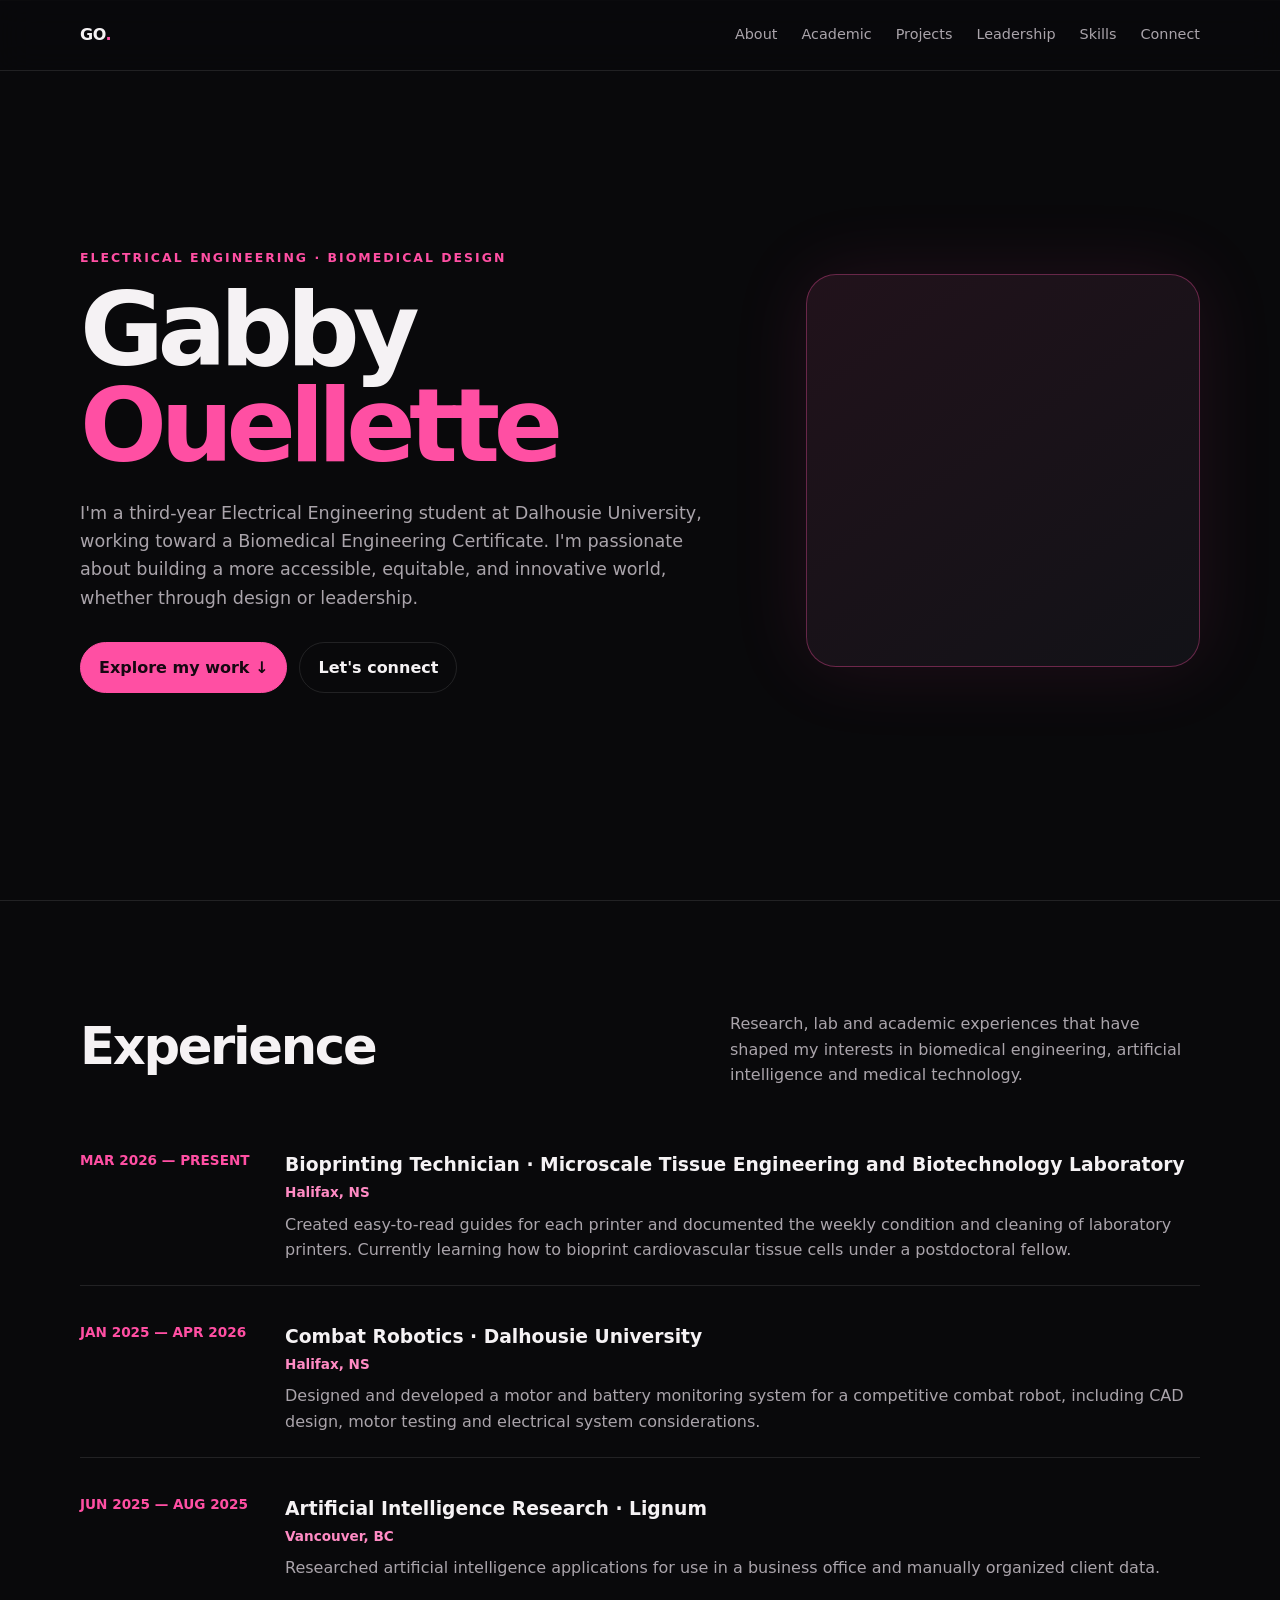
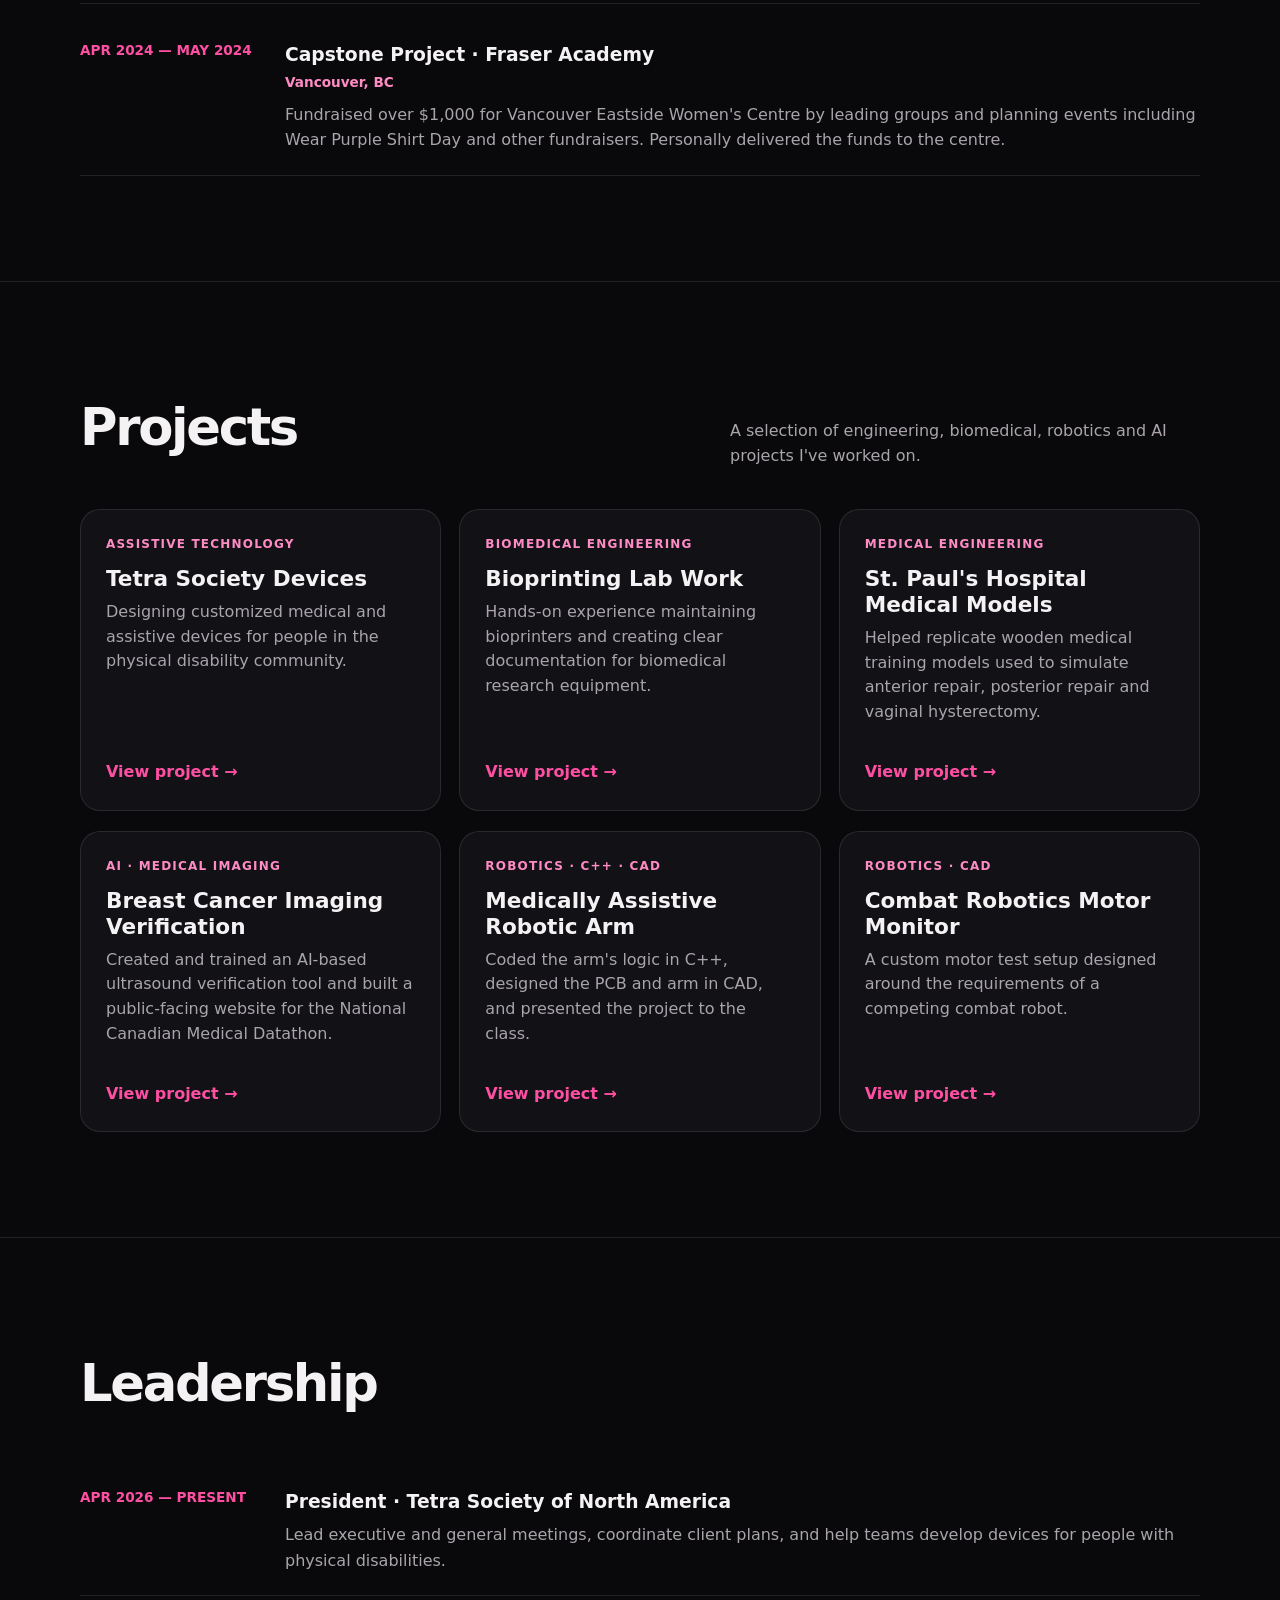
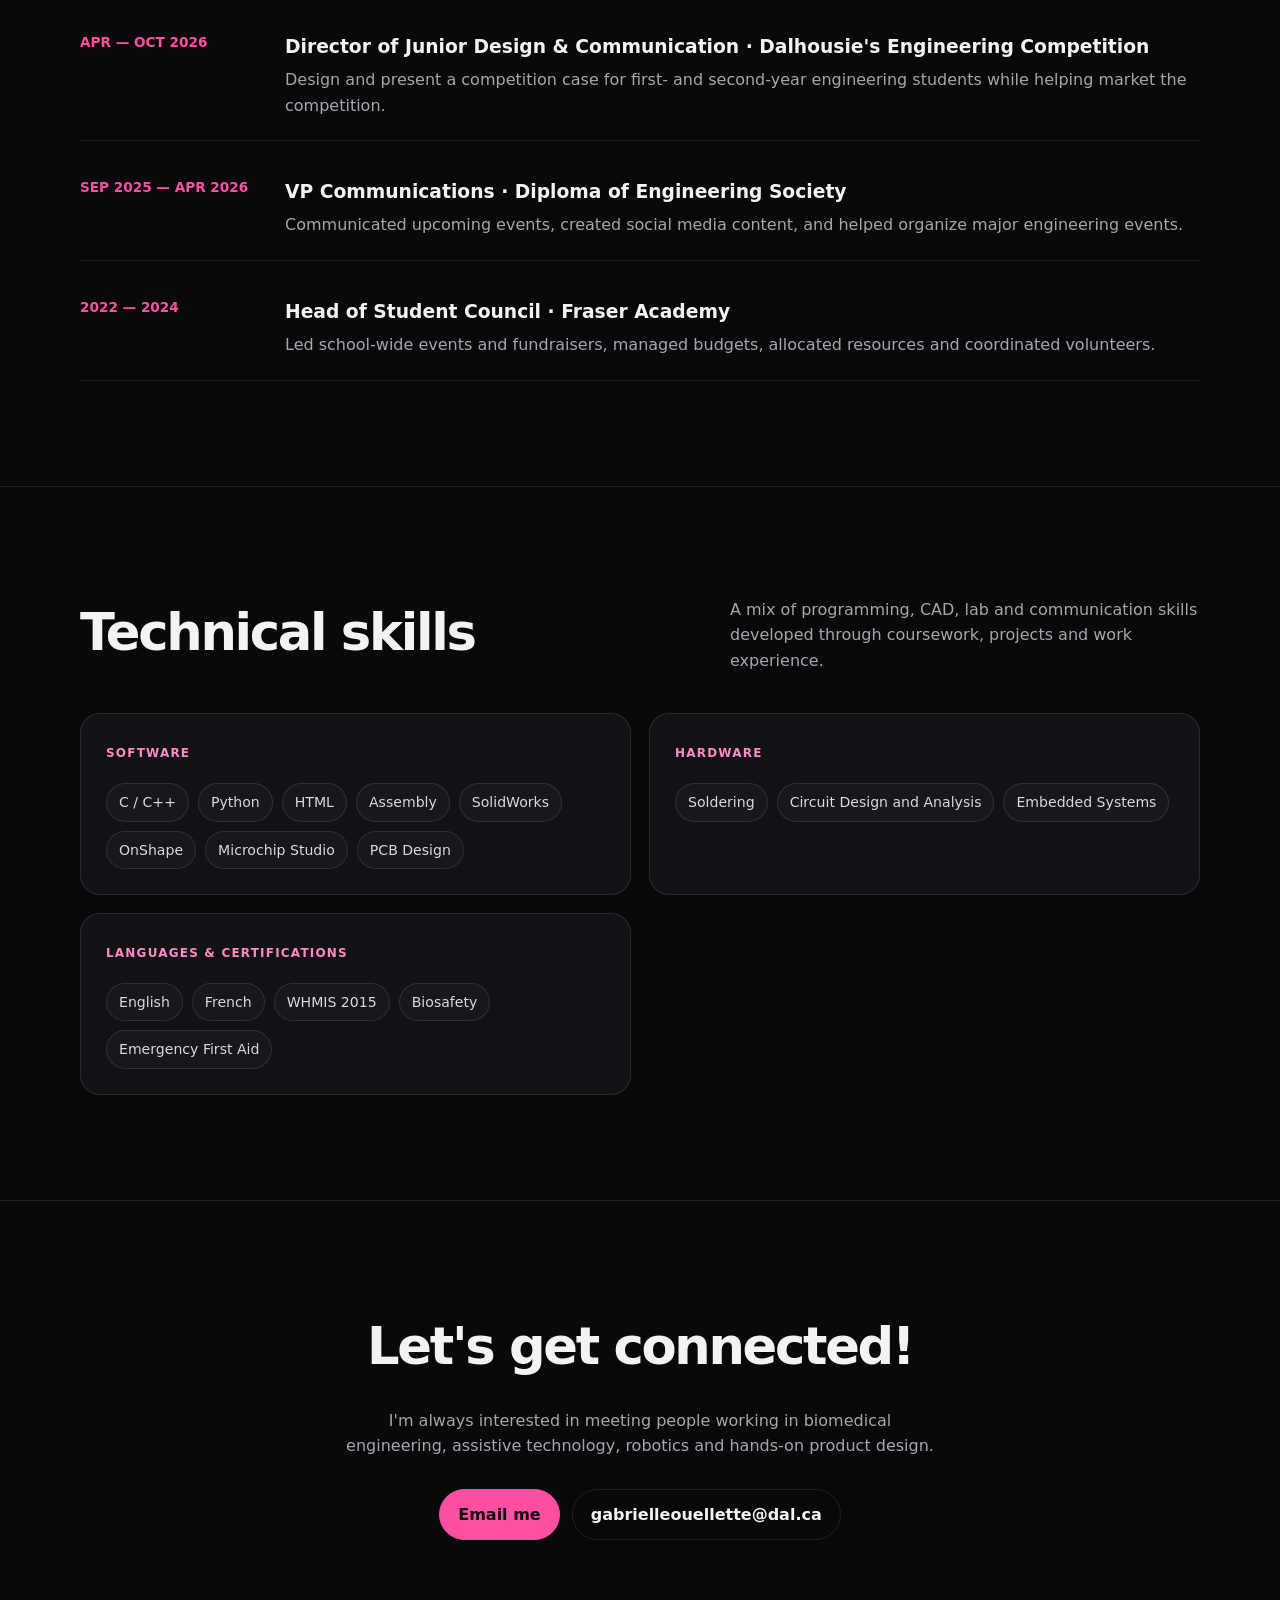
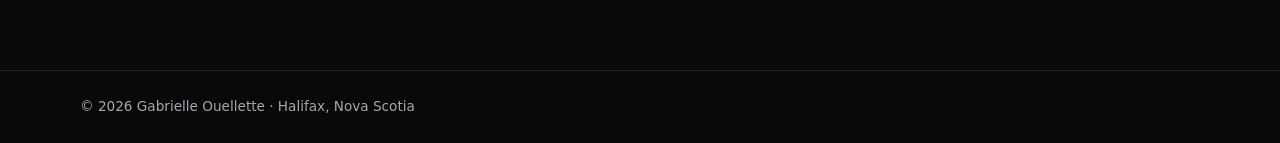
==== index.html @ 9023f1f9 "Add Bioprinting Lab Work section to index.html Added a new section for Bioprinting Lab Work, detaili" ====
<!doctype html>
<html lang="en">
<head>
<meta charset="utf-8">
<meta name="viewport" content="width=device-width, initial-scale=1">

<title>Gabrielle Ouellette | Electrical Engineering</title>

<meta name="description"
content="Gabrielle Ouellette — Electrical Engineering student focused on biomedical engineering, assistive technology and hands-on design.">

<link rel="stylesheet" href="/style.css">
</head>

<body>

<nav>
  <div class="container nav-inner">
    <a class="logo" href="#">GO<span>.</span></a>

    <div class="nav-links">
      <a href="#about">About</a>
      <a href="#academic">Academic</a>
      <a href="#projects">Projects</a>
      <a href="#leadership">Leadership</a>
      <a href="#skills">Skills</a>
      <a href="#connect">Connect</a>
    </div>
  </div>
</nav>

<main>

<!-- ABOUT -->
<section class="hero" id="about">
  <div class="container hero-grid">

    <div>
      <div class="eyebrow">Electrical Engineering · Biomedical Design</div>

      <h1>
        Gabby <span>Ouellette</span>
      </h1>

      <p>
        I'm a third-year Electrical Engineering student at Dalhousie University,
        working toward a Biomedical Engineering Certificate. I'm passionate about
        building a more accessible, equitable, and innovative world, whether
        through design or leadership.
      </p>

      <div class="buttons">
        <a class="btn primary" href="#projects">Explore my work ↓</a>
        <a class="btn" href="#connect">Let's connect</a>
      </div>
    </div>

    <div class="photo">
      <img id="profile-photo" src="IMG_2347.JPG" alt="Gabrielle Ouellette">
      <div class="photo-placeholder">
       
      </div>
    </div>

  </div>
</section>


<!--  EXPERIENCE -->
<section id="academic">
  <div class="container">

    <div class="section-heading">
      <h2>Experience</h2>

      <p>
        Research, lab and academic experiences that have shaped my interests
        in biomedical engineering, artificial intelligence and medical technology.
      </p>
    </div>

    <div class="timeline">

      <div class="timeline-item">
        <div class="date">MAR 2026 — PRESENT</div>

        <div>
          <h3>Bioprinting Technician · Microscale Tissue Engineering and Biotechnology Laboratory</h3>
          <p class="location">Halifax, NS</p>

          <p>
            Created easy-to-read guides for each printer and documented the
            weekly condition and cleaning of laboratory printers. Currently learning how to bioprint cardiovascular tissue cells under a postdoctoral fellow.
          </p>
        </div>
      </div>

      <!-- COMBAT ROBOTICS -->
      <div class="timeline-item">
        <div class="date">JAN 2025 — APR 2026</div>

        <div>
          <h3>Combat Robotics · Dalhousie University</h3>
          <p class="location">Halifax, NS</p>

          <p>
            Designed and developed a motor and battery monitoring system for a
            competitive combat robot, including CAD design, motor testing and
            electrical system considerations.
          </p>
        </div>
      </div>
      
      <div class="timeline-item">
        <div class="date">JUN 2025 — AUG 2025</div>

        <div>
          <h3>Artificial Intelligence Research · Lignum</h3>
          <p class="location">Vancouver, BC</p>

          <p>
            Researched artificial intelligence applications for use in a
            business office and manually organized client data.
          </p>
        </div>
      </div>


      <div class="timeline-item">
        <div class="date">APR 2024 — MAY 2024</div>

        <div>
          <h3>Capstone Project · Fraser Academy</h3>
          <p class="location">Vancouver, BC</p>

          <p>
            Fundraised over $1,000 for Vancouver Eastside Women's Centre by
            leading groups and planning events including Wear Purple Shirt
            Day and other fundraisers. Personally delivered the funds to
            the centre.
          </p>
        </div>
      </div>

    </div>
  </div>
</section>


<!-- PROJECTS -->
<section id="projects">
  <div class="container">

    <div class="section-heading">
      <h2>Projects</h2>

      <p>
        A selection of engineering, biomedical, robotics and AI projects
        I've worked on.
      </p>
    </div>

    <div class="grid">

      
      <!-- TETRA -->
      <a class="card" href="projects/tetra.html">
        <span class="tag">Assistive Technology</span>

        <h3>
          Tetra Society Devices
        </h3>

        <p>
          Designing customized medical and assistive devices for people
          in the physical disability community.
        </p>

        <span class="arrow">
          View project →
        </span>
      </a>
      
            <!-- BIOPRINTING -->
      <a class="card" href="projects/bioprinting.html">
        <span class="tag">Biomedical Engineering</span>

        <h3>
          Bioprinting Lab Work
        </h3>

        <p>
          Hands-on experience maintaining bioprinters and creating
          clear documentation for biomedical research equipment.
        </p>

        <span class="arrow">
          View project →
        </span>
      </a>
      <!-- ST PAUL'S -->
      <a class="card" href="projects/medical-models.html">
        <span class="tag">Medical Engineering</span>

        <h3>
          St. Paul's Hospital Medical Models
        </h3>

        <p>
          Helped replicate wooden medical training models used to simulate
          anterior repair, posterior repair and vaginal hysterectomy.
        </p>

        <span class="arrow">
          View project →
        </span>
      </a>


      <!-- DATATHON -->
      <a class="card" href="projects/datathon.html">
        <span class="tag">AI · Medical Imaging</span>

        <h3>
          Breast Cancer Imaging Verification
        </h3>

        <p>
          Created and trained an AI-based ultrasound verification tool and
          built a public-facing website for the National Canadian Medical Datathon.
        </p>

        <span class="arrow">
          View project →
        </span>
      </a>


      <!-- ROBOTIC ARM -->
      <a class="card" href="projects/robotic-arm.html">
        <span class="tag">Robotics · C++ · CAD</span>

        <h3>
          Medically Assistive Robotic Arm
        </h3>

        <p>
          Coded the arm's logic in C++, designed the PCB and arm in CAD,
          and presented the project to the class.
        </p>

        <span class="arrow">
          View project →
        </span>
      </a>


      <!-- COMBAT ROBOTICS -->
      <a class="card" href="projects/robotics.html">
        <span class="tag">Robotics · CAD</span>

        <h3>
          Combat Robotics Motor Monitor
        </h3>

        <p>
          A custom motor test setup designed around the requirements
          of a competing combat robot.
        </p>

        <span class="arrow">
          View project →
        </span>
      </a>


    </div>
  </div>
</section>


<!-- LEADERSHIP -->
<section id="leadership">
  <div class="container">

    <div class="section-heading">
      <h2>Leadership</h2>
    </div>

    <div class="timeline">

      <div class="timeline-item">
        <div class="date">APR 2026 — PRESENT</div>

        <div>
          <h3>President · Tetra Society of North America</h3>

          <p>
            Lead executive and general meetings, coordinate client plans,
            and help teams develop devices for people with physical disabilities.
          </p>
        </div>
      </div>


      <div class="timeline-item">
        <div class="date">APR — OCT 2026</div>

        <div>
          <h3>
            Director of Junior Design & Communication · Dalhousie's
            Engineering Competition
          </h3>

          <p>
            Design and present a competition case for first- and second-year
            engineering students while helping market the competition.
          </p>
        </div>
      </div>


      <div class="timeline-item">
        <div class="date">SEP 2025 — APR 2026</div>

        <div>
          <h3>VP Communications · Diploma of Engineering Society</h3>

          <p>
            Communicated upcoming events, created social media content,
            and helped organize major engineering events.
          </p>
        </div>
      </div>


      <div class="timeline-item">
        <div class="date">2022 — 2024</div>

        <div>
          <h3>Head of Student Council · Fraser Academy</h3>

          <p>
            Led school-wide events and fundraisers, managed budgets,
            allocated resources and coordinated volunteers.
          </p>
        </div>
      </div>

    </div>
  </div>
</section>


<!-- TECHNICAL SKILLS -->
<section id="skills">
  <div class="container">

    <div class="section-heading">
      <h2>Technical skills</h2>

      <p>
        A mix of programming, CAD, lab and communication skills developed
        through coursework, projects and work experience.
      </p>
    </div>

    <div class="skills">

      <div class="skill-card">
        <span class="tag">Software</span>

        <div class="skill-list">
          <span class="pill">C / C++</span>
          <span class="pill">Python</span>
          <span class="pill">HTML</span>
          <span class="pill">Assembly</span>
          <span class="pill">SolidWorks</span>
          <span class="pill">OnShape</span>
          <span class="pill">Microchip Studio</span>
          <span class="pill">PCB Design</span>
        </div>
      </div>
      
      <div class="skill-card">
        <span class="tag">Hardware</span>

        <div class="skill-list">
          <span class="pill">Soldering</span>
          <span class="pill">Circuit Design and Analysis</span>
          <span class="pill">Embedded Systems</span>
        </div>
      </div>


      <div class="skill-card">
        <span class="tag">Languages & Certifications</span>

        <div class="skill-list">
          <span class="pill">English</span>
          <span class="pill">French</span>
          <span class="pill">WHMIS 2015</span>
          <span class="pill">Biosafety</span>
          <span class="pill">Emergency First Aid</span>
        </div>
      </div>

    </div>
  </div>
</section>


<!-- CONNECT -->
<section id="connect" class="connect">
  <div class="container">

    <div class="eyebrow"></div>

    <h2>
      Let's get connected!
    </h2>

    <p>
      I'm always interested in meeting people working in biomedical engineering,
      assistive technology, robotics and hands-on product design.
    </p>

    <div class="buttons" style="justify-content:center">

      <a class="btn primary"
         href="mailto:gabrielleouellette@dal.ca">
        Email me
      </a>

      <a class="btn"
         href="mailto:gabrielleouellette@dal.ca">
        gabrielleouellette@dal.ca
      </a>

    </div>

  </div>
</section>

</main>

<footer>
  <div class="container">
    © 2026 Gabrielle Ouellette · Halifax, Nova Scotia
  </div>
</footer>

<script src="script.js"></script>

</body>
</html>
---- style.css ----
:root {
  --bg: #09090b;
  --surface: #111116;
  --surface-2: #17171e;
  --text: #f5f2f4;
  --muted: #aaa4ab;
  --pink: #ff4fa3;
  --pink-soft: #ff8bc4;
  --line: rgba(255,255,255,.10);
  --max: 1120px;
}

* {
  box-sizing: border-box;
}

html {
  scroll-behavior: smooth;
}

body {
  margin: 0;
  background: var(--bg);
  color: var(--text);
  font-family: Inter, ui-sans-serif, system-ui, -apple-system,
    BlinkMacSystemFont, "Segoe UI", sans-serif;
  line-height: 1.6;
}

a {
  color: inherit;
  text-decoration: none;
}

.container {
  width: min(var(--max), calc(100% - 40px));
  margin: auto;
}


/* NAVIGATION */

nav {
  position: fixed;
  top: 0;
  left: 0;
  right: 0;
  z-index: 10;
  background: rgba(9,9,11,.82);
  backdrop-filter: blur(16px);
  border-bottom: 1px solid var(--line);
}

.nav-inner {
  height: 70px;
  display: flex;
  align-items: center;
  justify-content: space-between;
}

.logo {
  font-weight: 800;
  letter-spacing: -.03em;
}

.logo span {
  color: var(--pink);
}

.nav-links {
  display: flex;
  gap: 24px;
  font-size: .9rem;
  color: var(--muted);
}

.nav-links a:hover {
  color: var(--pink-soft);
}


/* HERO / ABOUT */

.hero {
  min-height: 100vh;
  display: grid;
  place-items: center;
  padding: 110px 0 70px;
}

.hero-grid {
  display: grid;
  grid-template-columns: 1.25fr .75fr;
  gap: 70px;
  align-items: center;
}

.eyebrow {
  color: var(--pink);
  text-transform: uppercase;
  letter-spacing: .16em;
  font-size: .78rem;
  font-weight: 800;
}

h1 {
  font-size: clamp(3.4rem, 8vw, 7rem);
  line-height: .94;
  letter-spacing: -.065em;
  margin: 14px 0 25px;
}

h1 span {
  color: var(--pink);
}

.hero p {
  max-width: 650px;
  color: var(--muted);
  font-size: 1.1rem;
}


/* BUTTONS */

.buttons {
  display: flex;
  gap: 12px;
  margin-top: 30px;
  flex-wrap: wrap;
}

.btn {
  padding: 12px 18px;
  border: 1px solid var(--line);
  border-radius: 999px;
  font-weight: 700;
  transition: .2s;
}

.btn.primary {
  background: var(--pink);
  color: #160811;
  border-color: var(--pink);
}

.btn:hover {
  transform: translateY(-2px);
  border-color: var(--pink);
}


/* PROFILE PHOTO */

.photo {
  aspect-ratio: 1;
  border-radius: 30px;
  overflow: hidden;
  border: 1px solid rgba(255,79,163,.35);
  background: linear-gradient(145deg, #21121b, #121217);
  display: grid;
  place-items: center;
  text-align: center;
  padding: 30px;
  box-shadow: 0 0 80px rgba(255,79,163,.10);
}

.photo img {
  width: 100%;
  height: 100%;
  object-fit: cover;
  display: none;
}

.photo.has-image {
  padding: 0;
}

.photo.has-image img {
  display: block;
}

.photo-placeholder {
  color: var(--muted);
}

.photo-placeholder strong {
  display: block;
  color: var(--pink-soft);
  margin-bottom: 7px;
}


/* GENERAL SECTIONS */

section {
  padding: 105px 0;
  border-top: 1px solid var(--line);
}

section:target {
  scroll-margin-top: 80px;
}

.section-heading {
  display: flex;
  justify-content: space-between;
  gap: 30px;
  align-items: end;
  margin-bottom: 40px;
}

h2 {
  font-size: clamp(2rem, 4vw, 3.3rem);
  letter-spacing: -.045em;
  margin: 0;
}

.section-heading p {
  color: var(--muted);
  max-width: 470px;
  margin: 0;
}


/* PROJECTS */

.grid {
  display: grid;
  grid-template-columns: repeat(3, 1fr);
  gap: 18px;
}

#projects .grid {
  row-gap: 20px;
}

.card {
  background: var(--surface);
  border: 1px solid var(--line);
  border-radius: 20px;
  padding: 25px;
  transition: .25s;
  display: flex;
  flex-direction: column;
  min-height: 245px;
}

.card:hover {
  transform: translateY(-5px);
  border-color: rgba(255,79,163,.45);
}

.tag {
  color: var(--pink-soft);
  font-size: .75rem;
  font-weight: 800;
  text-transform: uppercase;
  letter-spacing: .1em;
}

.card h3 {
  margin: 12px 0 8px;
  font-size: 1.35rem;
  line-height: 1.2;
}

.card p {
  color: var(--muted);
  margin-top: 0;
  line-height: 1.55;
}

.card .arrow {
  margin-top: auto;
  padding-top: 18px;
  color: var(--pink);
  font-weight: 800;
}


/* SKILLS */

.skills {
  display: grid;
  grid-template-columns: 1fr 1fr;
  gap: 18px;
}

.skill-card {
  background: var(--surface);
  border: 1px solid var(--line);
  border-radius: 20px;
  padding: 25px;
}

.skill-list {
  display: flex;
  flex-wrap: wrap;
  gap: 9px;
  margin-top: 18px;
}

.pill {
  background: var(--surface-2);
  border: 1px solid var(--line);
  border-radius: 999px;
  padding: 7px 12px;
  color: #ddd8dc;
  font-size: .88rem;
}


/* LEADERSHIP + ACADEMIC EXPERIENCE */

.timeline {
  display: grid;
  gap: 14px;
}

.timeline-item {
  display: grid;
  grid-template-columns: 180px 1fr;
  gap: 25px;
  padding: 22px 0;
  border-bottom: 1px solid var(--line);
}

.timeline-item .date {
  color: var(--pink);
  font-size: .85rem;
  font-weight: 800;
}

.timeline-item h3 {
  margin: 0 0 5px;
}

.timeline-item p {
  margin: 0;
  color: var(--muted);
}

.location {
  color: var(--pink-soft) !important;
  font-size: .85rem;
  font-weight: 700;
  margin: -3px 0 8px !important;
}


/* CONNECT */

.connect {
  text-align: center;
  padding-bottom: 130px;
}

.connect h2 {
  max-width: 760px;
  margin: 0 auto 20px;
}

.connect p {
  color: var(--muted);
  max-width: 600px;
  margin: 0 auto;
}


/* FOOTER */

footer {
  padding: 25px 0;
  border-top: 1px solid var(--line);
  color: var(--muted);
  font-size: .85rem;
}


/* INDIVIDUAL PROJECT PAGES */

.project-content {
  max-width: 800px;
  container-type: inline-size;
}
.back {
  color: var(--pink);
  font-weight: 800;
}

.project-content {
  max-width: 800px;
}

.project-content h1 {
  font-size: clamp(3rem, 7vw, 5.5rem);
}

.project-content h2 {
  margin-top: 55px;
  font-size: 2rem;
}

.project-content p,
.project-content li {
  color: var(--muted);
}

.callout {
  margin: 35px 0;
  padding: 25px;
  border-left: 3px solid var(--pink);
  background: var(--surface);
  border-radius: 0 15px 15px 0;
}


/* MOBILE */

@media (max-width: 800px) {

  .nav-links {
    display: none;
  }

  .hero-grid,
  .grid,
  .skills {
    grid-template-columns: 1fr;
  }

  .hero {
    min-height: auto;
    padding-top: 130px;
  }

  .hero-grid {
    gap: 40px;
  }

  .section-heading {
    display: block;
  }

  .section-heading p {
    margin-top: 15px;
  }

  .timeline-item {
    grid-template-columns: 1fr;
    gap: 4px;
  }
}
/* PROJECT IMAGES */

.project-image {
  margin: 35px 0;
}

.project-image {
  margin: 35px auto;
  max-width: 450px;
  text-align: center;
}

.project-image img {
  width: 100%;
  height: auto;
  display: block;
  border-radius: 18px;
  border: 1px solid rgba(255,79,163,.3);
}
/* RESPONSIVE BIOPRINTING MEDIA */

.bioprint-media {
  display: grid;
  grid-template-columns: repeat(2, minmax(0, 1fr));
  gap: 24px;
  width: 100%;
  max-width: 750px;
  margin: 35px auto;
  align-items: start;
}

.bioprint-media .media-item {
  min-width: 0;
  width: 100%;
  text-align: center;
}

.bioprint-media img,
.bioprint-media video {
  display: block;
  width: 100%;
  height: auto;
  max-height: 320px;
  object-fit: contain;
  border-radius: 15px;
  border: 1px solid rgba(255,79,163,.3);
  background: #111116;
}

.bioprint-media .image-caption {
  color: var(--muted);
  font-size: .85rem;
  margin-top: 10px;
  text-align: center;
}

/* ADJUST BASED ON AVAILABLE SPACE */

@container (max-width: 550px) {
  .bioprint-media {
    grid-template-columns: 1fr;
    max-width: 400px;
  }
}

/* MOBILE AND SMALL WINDOWS */

@media (max-width: 650px) {
  .bioprint-media {
    grid-template-columns: 1fr;
    max-width: 350px;
    gap: 30px;
  }
}
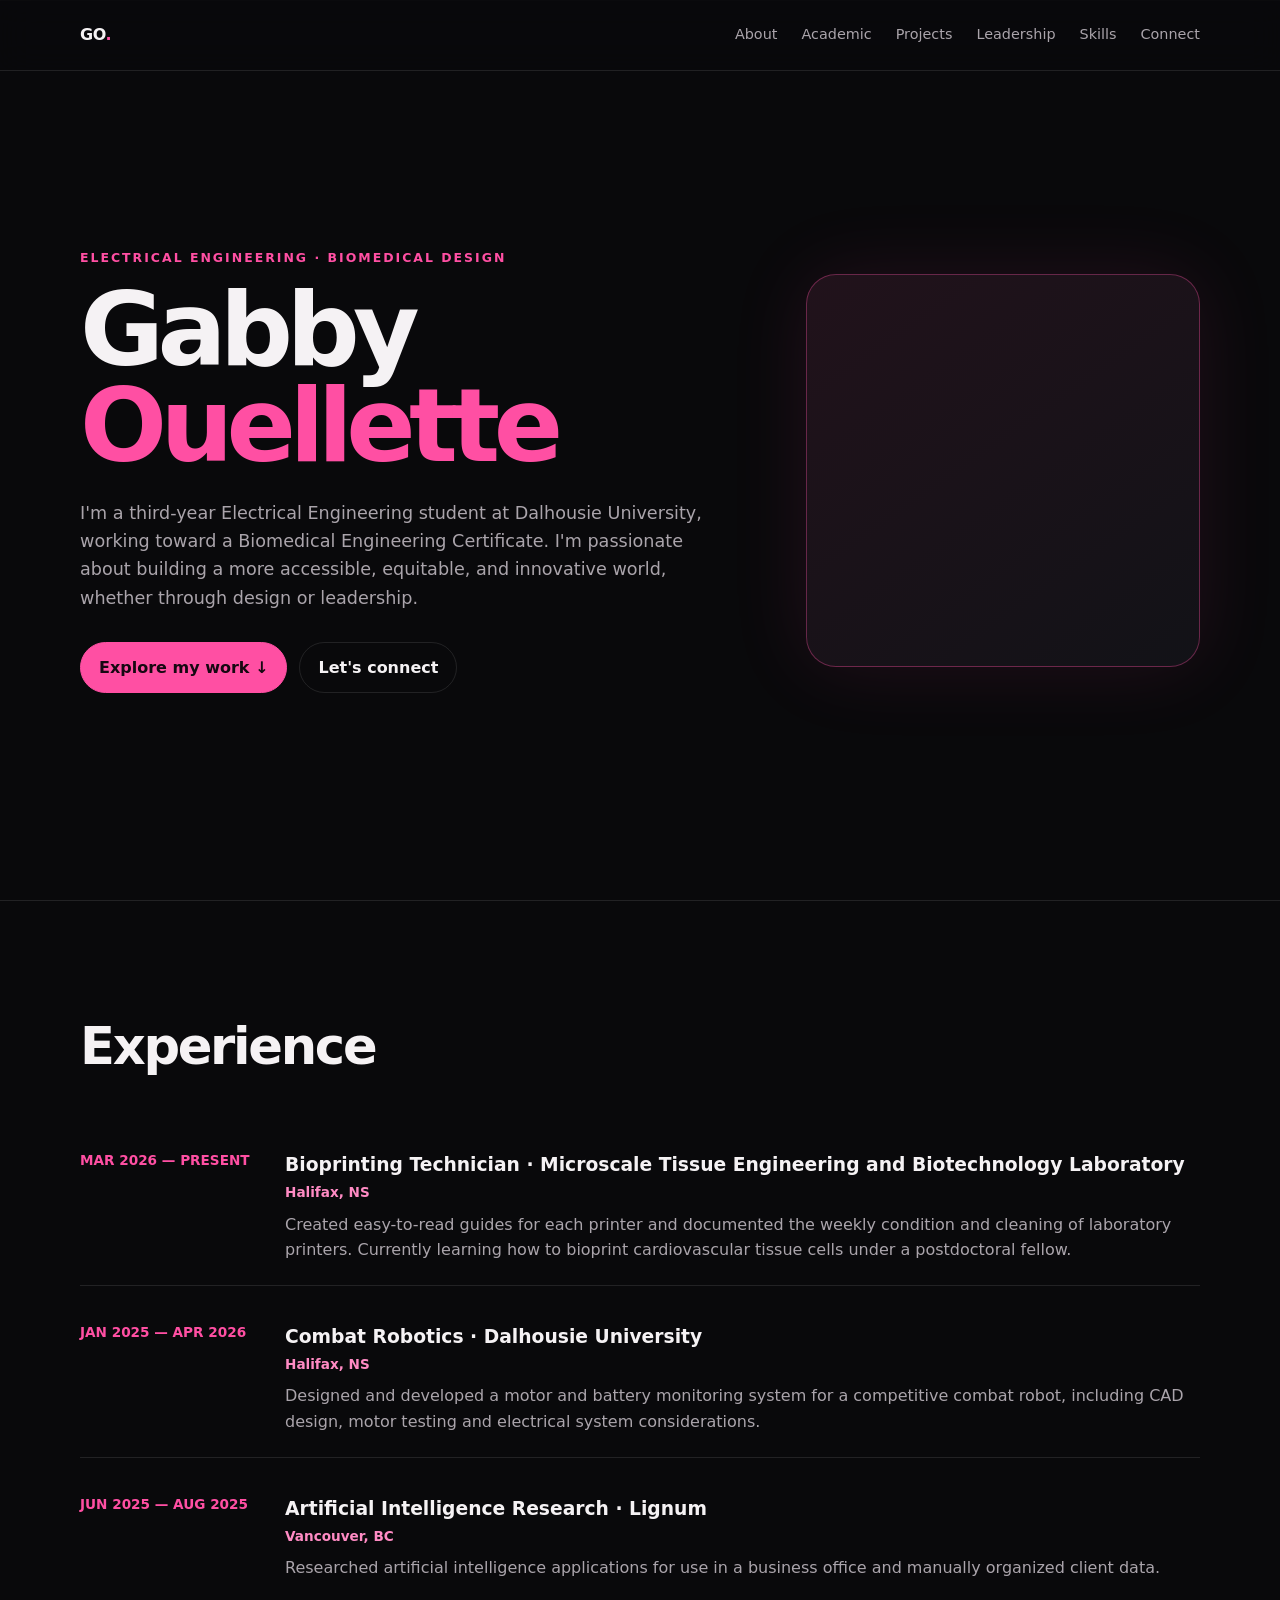
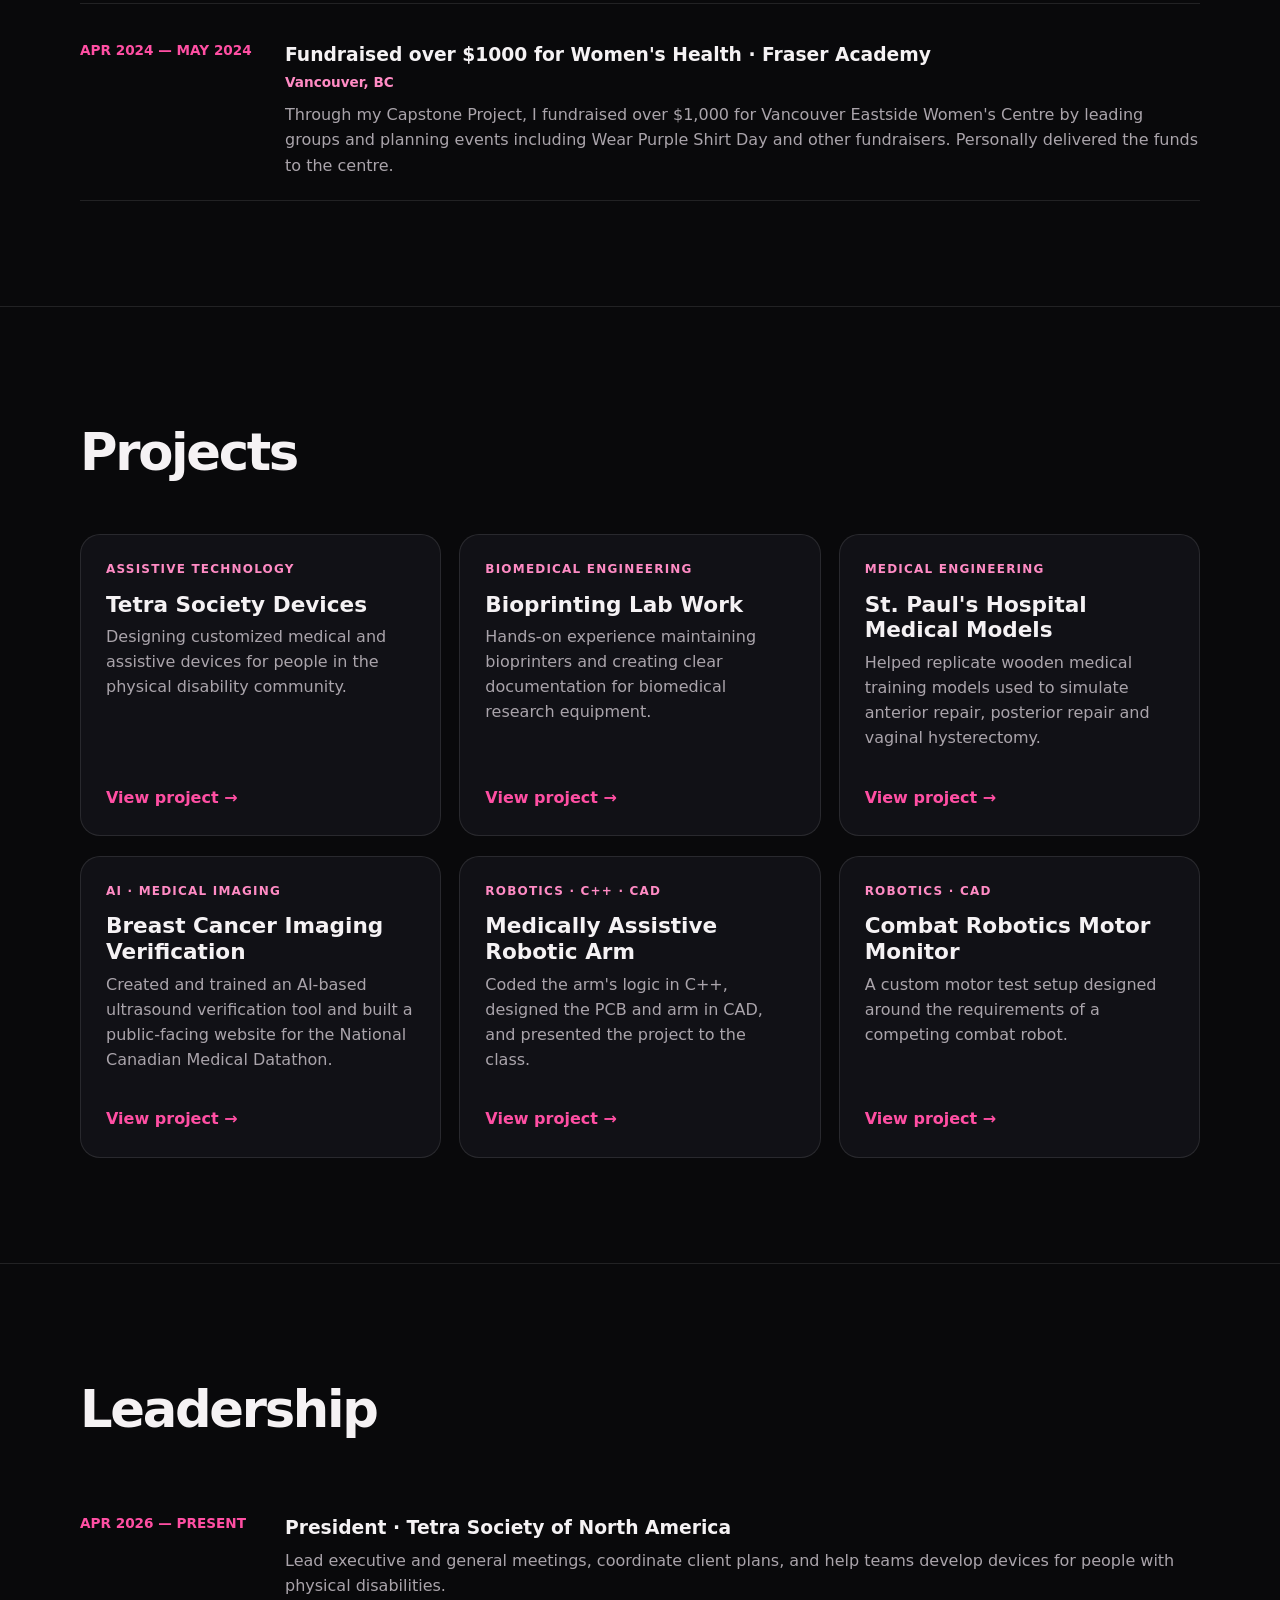
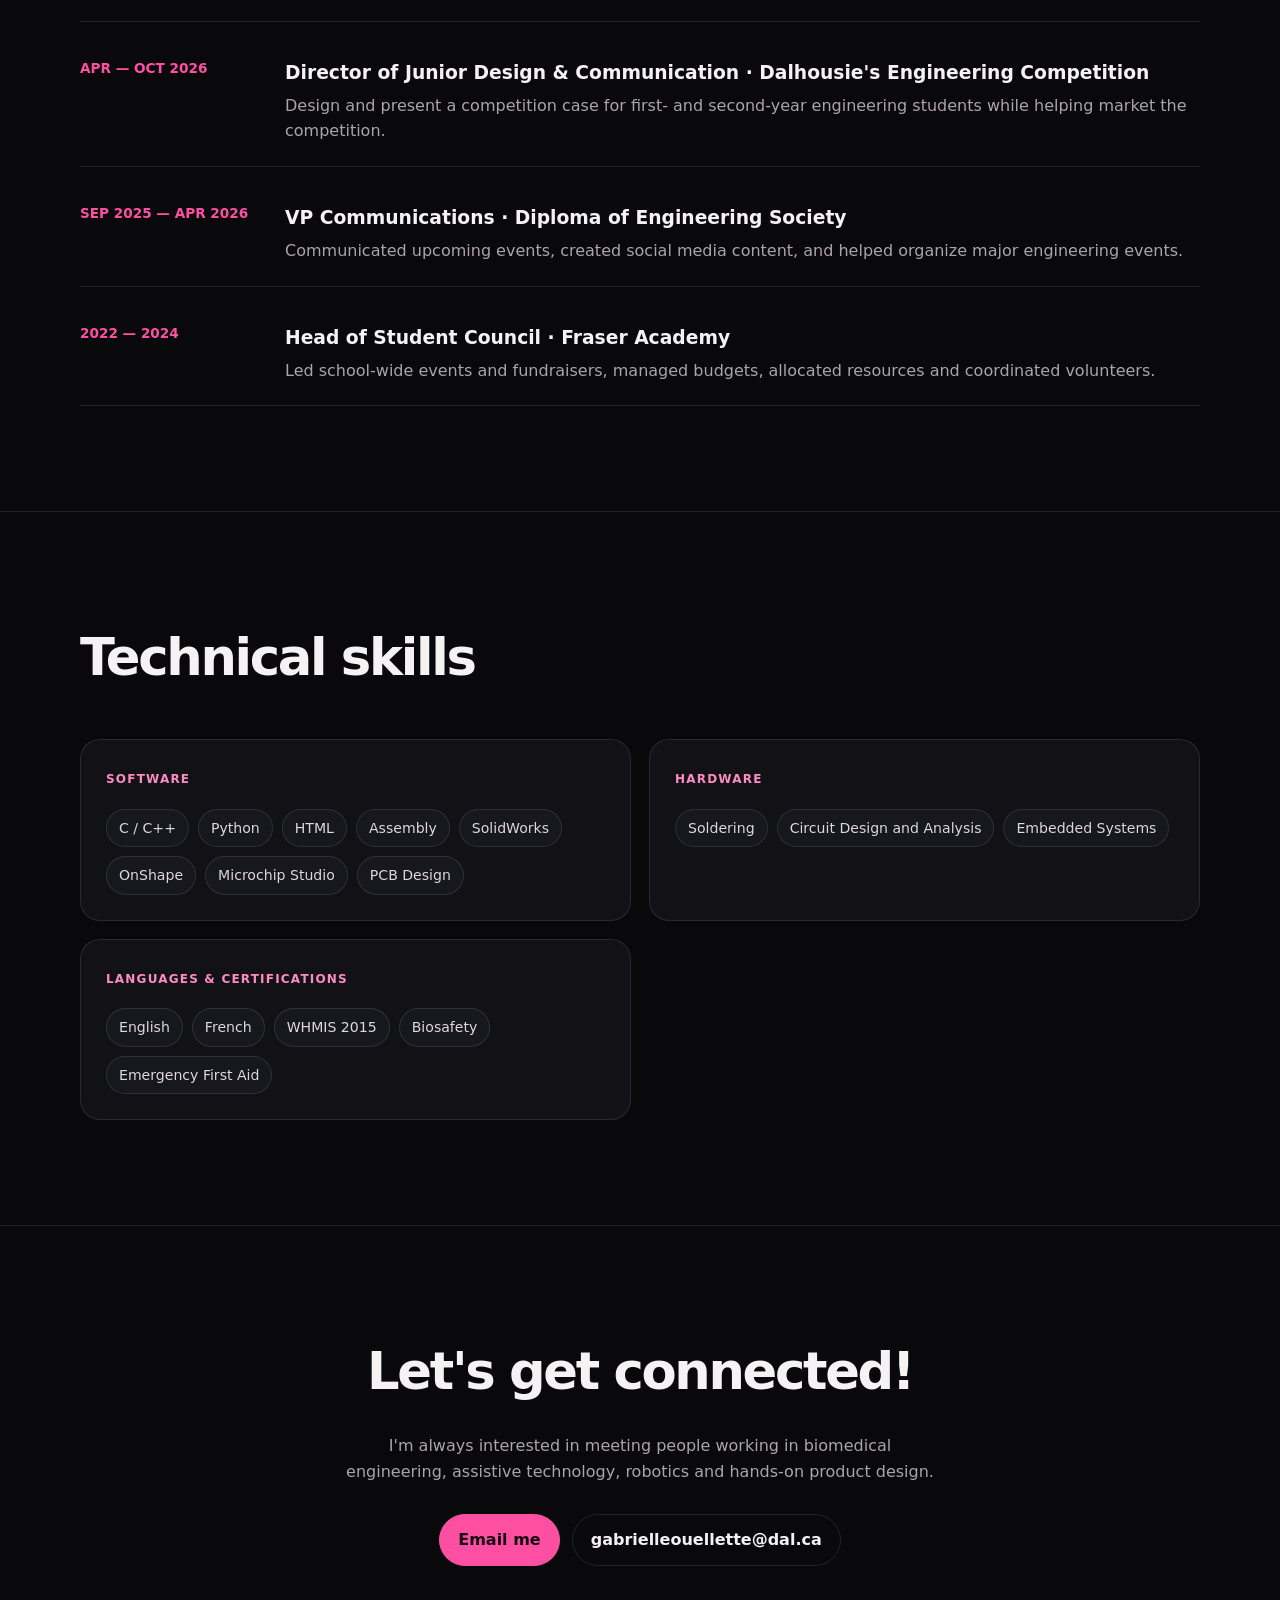
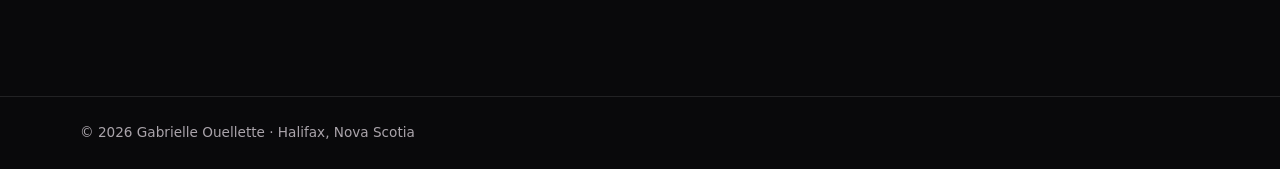
==== commit b84cfd22: "Remove unnecessary paragraphs from index.html Removed several descriptive paragraphs from the Experi" ====
--- a/index.html
+++ b/index.html
@@ -73,10 +73,7 @@
     <div class="section-heading">
       <h2>Experience</h2>
 
-      <p>
-        Research, lab and academic experiences that have shaped my interests
-        in biomedical engineering, artificial intelligence and medical technology.
-      </p>
+    
     </div>
 
     <div class="timeline">
@@ -130,11 +127,11 @@
         <div class="date">APR 2024 — MAY 2024</div>
 
         <div>
-          <h3>Capstone Project · Fraser Academy</h3>
+          <h3>Fundraised over $1000 for Women's Health · Fraser Academy</h3>
           <p class="location">Vancouver, BC</p>
 
           <p>
-            Fundraised over $1,000 for Vancouver Eastside Women's Centre by
+            Through my Capstone Project, I fundraised over $1,000 for Vancouver Eastside Women's Centre by
             leading groups and planning events including Wear Purple Shirt
             Day and other fundraisers. Personally delivered the funds to
             the centre.
@@ -154,10 +151,7 @@
     <div class="section-heading">
       <h2>Projects</h2>
 
-      <p>
-        A selection of engineering, biomedical, robotics and AI projects
-        I've worked on.
-      </p>
+    
     </div>
 
     <div class="grid">
@@ -359,10 +353,6 @@
     <div class="section-heading">
       <h2>Technical skills</h2>
 
-      <p>
-        A mix of programming, CAD, lab and communication skills developed
-        through coursework, projects and work experience.
-      </p>
     </div>
 
     <div class="skills">
--- a/style.css
+++ b/style.css
@@ -526,3 +526,135 @@
     gap: 30px;
   }
 }
+
+/* TETRA FEATURED PROJECTS */
+
+.tetra-projects {
+  display: grid;
+  gap: 32px;
+  margin: 30px 0 50px;
+}
+
+.tetra-project {
+  min-width: 0;
+  padding: clamp(18px, 4vw, 30px);
+  background: var(--surface);
+  border: 1px solid var(--line);
+  border-radius: 20px;
+}
+
+.tetra-project h3 {
+  font-size: clamp(1.3rem, 3vw, 1.8rem);
+  line-height: 1.3;
+  margin: 12px 0;
+}
+
+.tetra-project > p {
+  color: var(--muted);
+  margin-bottom: 22px;
+}
+
+/* RESPONSIVE PHOTO GALLERY */
+
+
+/* TETRA PROJECT PHOTOS */
+
+/* TETRA PROJECT PHOTOS - RESPONSIVE */
+
+.tetra-project .tetra-gallery {
+  display: flex;
+  flex-wrap: wrap;
+  justify-content: center;
+  align-items: center;
+  gap: 15px;
+  width: 100%;
+  margin: 25px auto;
+}
+
+.tetra-project .tetra-gallery figure {
+  flex: 0 1 320px;
+  width: 320px;
+  max-width: 100%;
+  margin: 0;
+  padding: 0;
+  overflow: hidden;
+  border-radius: 12px;
+  border: 1px solid rgba(255,79,163,.3);
+  background: var(--surface-2);
+}
+
+.tetra-project .tetra-gallery img {
+  display: block;
+  width: 100%;
+  max-width: 320px;
+  height: 320px;
+  max-height: 320px;
+  object-fit: contain;
+}
+
+.tetra-project .tetra-gallery.single-image {
+  justify-content: center;
+}
+
+/* MOBILE */
+
+@media (max-width: 650px) {
+  .tetra-project .tetra-gallery figure {
+    flex-basis: 260px;
+    width: 260px;
+  }
+
+  .tetra-project .tetra-gallery img {
+    max-width: 260px;
+    height: 260px;
+    max-height: 260px;
+  }
+}
+
+
+/* TETRA PROJECT OVERVIEW PDF */
+
+.tetra-document {
+  width: 100%;
+  margin: 25px 0 45px;
+  padding: clamp(18px, 4vw, 30px);
+  background: var(--surface);
+  border: 1px solid var(--line);
+  border-radius: 20px;
+}
+
+.tetra-document h3 {
+  margin: 12px 0;
+  font-size: 1.5rem;
+}
+
+.tetra-document p {
+  color: var(--muted);
+}
+
+.tetra-document iframe {
+  display: block;
+  width: 100%;
+  height: clamp(300px, 55vw, 500px);
+  border: 1px solid rgba(255,79,163,.3);
+  border-radius: 12px;
+  background: white;
+  margin: 25px 0;
+}
+
+.tetra-document .btn {
+  display: inline-block;
+  max-width: 100%;
+  text-align: center;
+}
+
+@media (max-width: 650px) {
+  .tetra-document iframe {
+    height: 320px;
+  }
+
+  .tetra-document .btn {
+    width: 100%;
+  }
+}
+
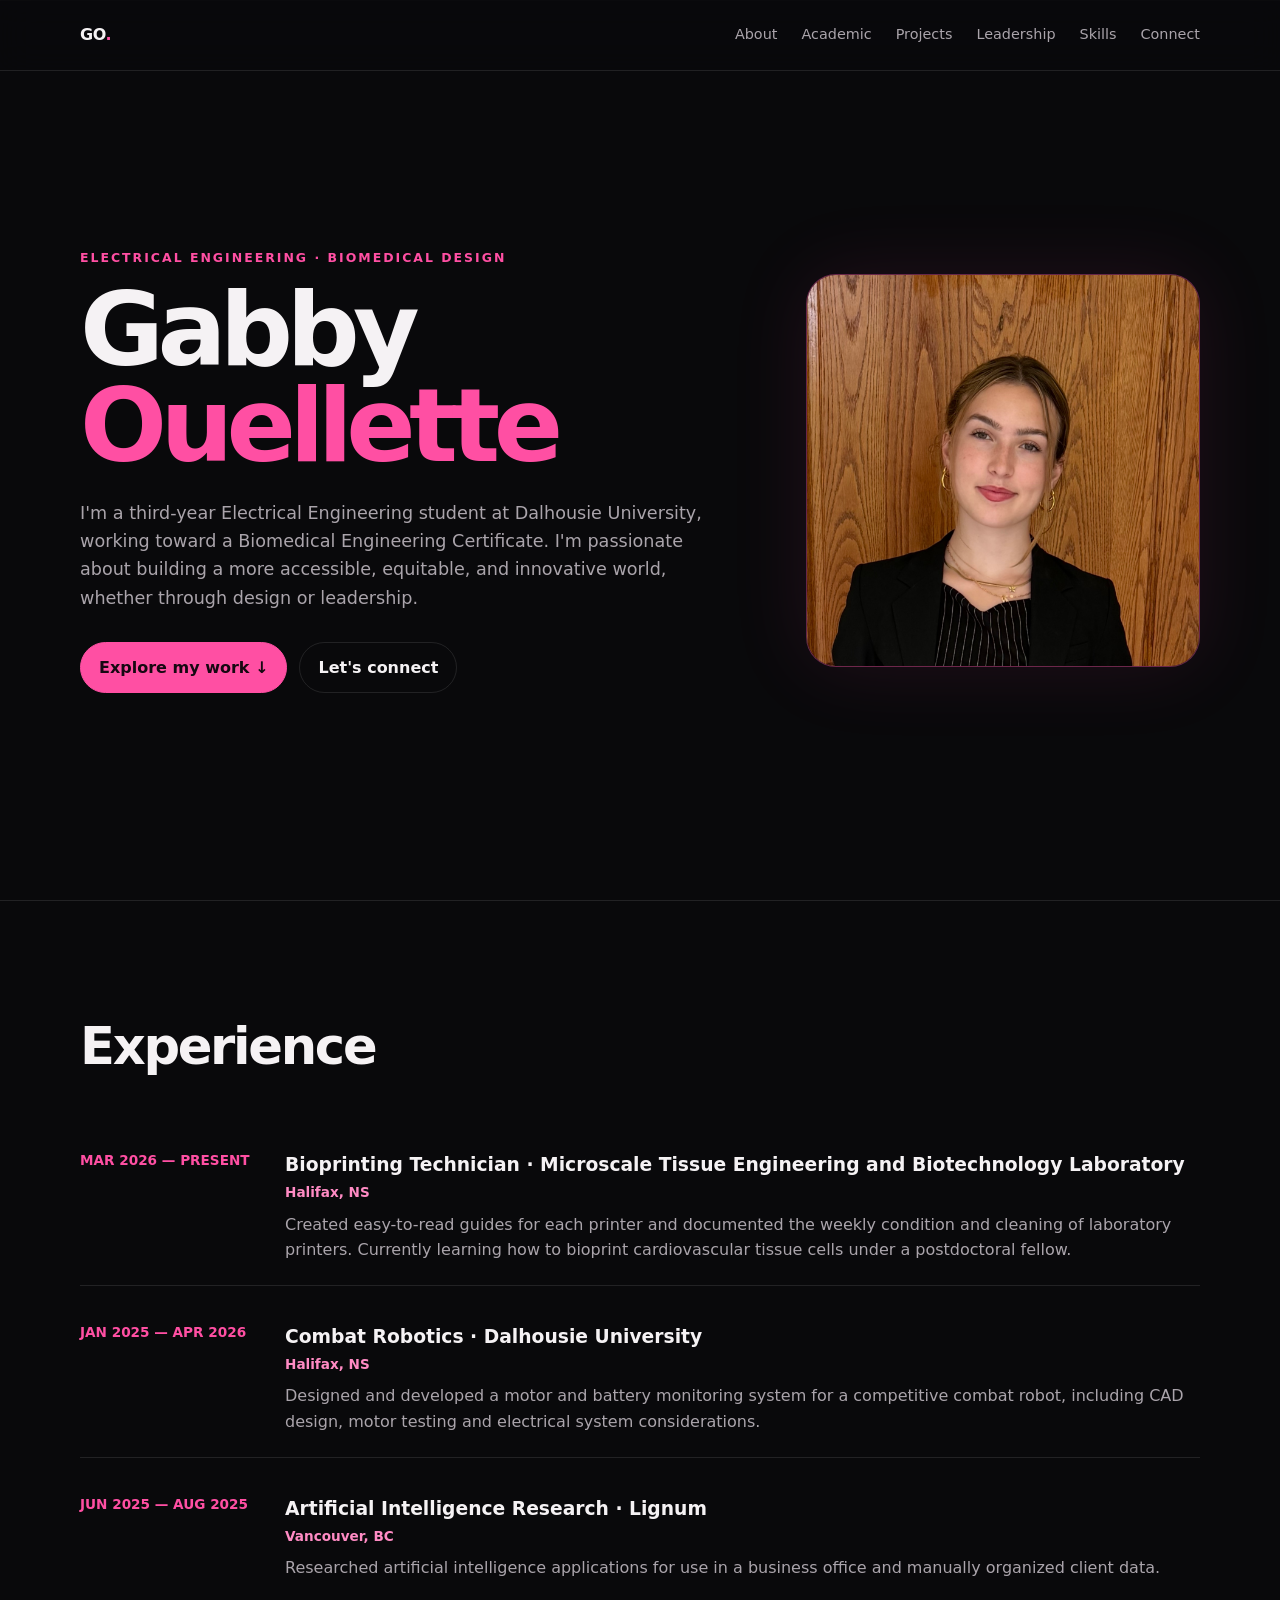
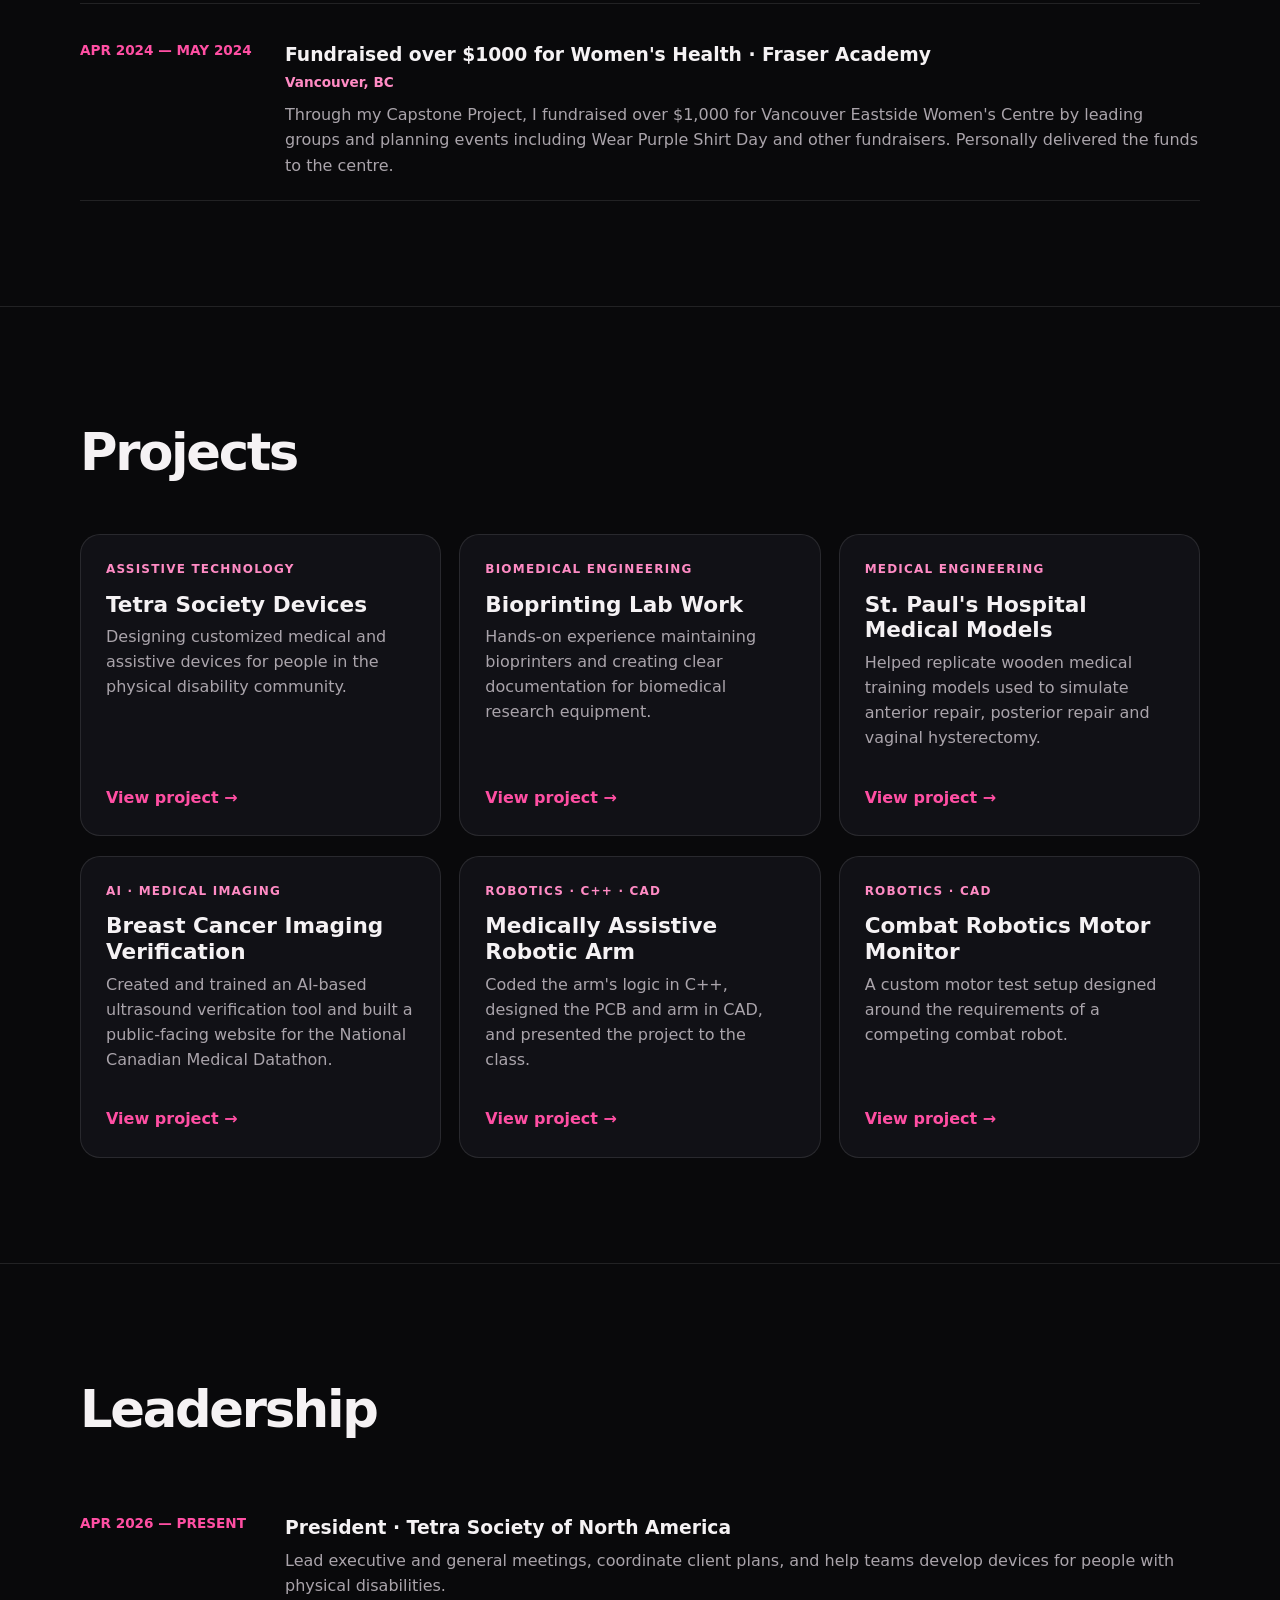
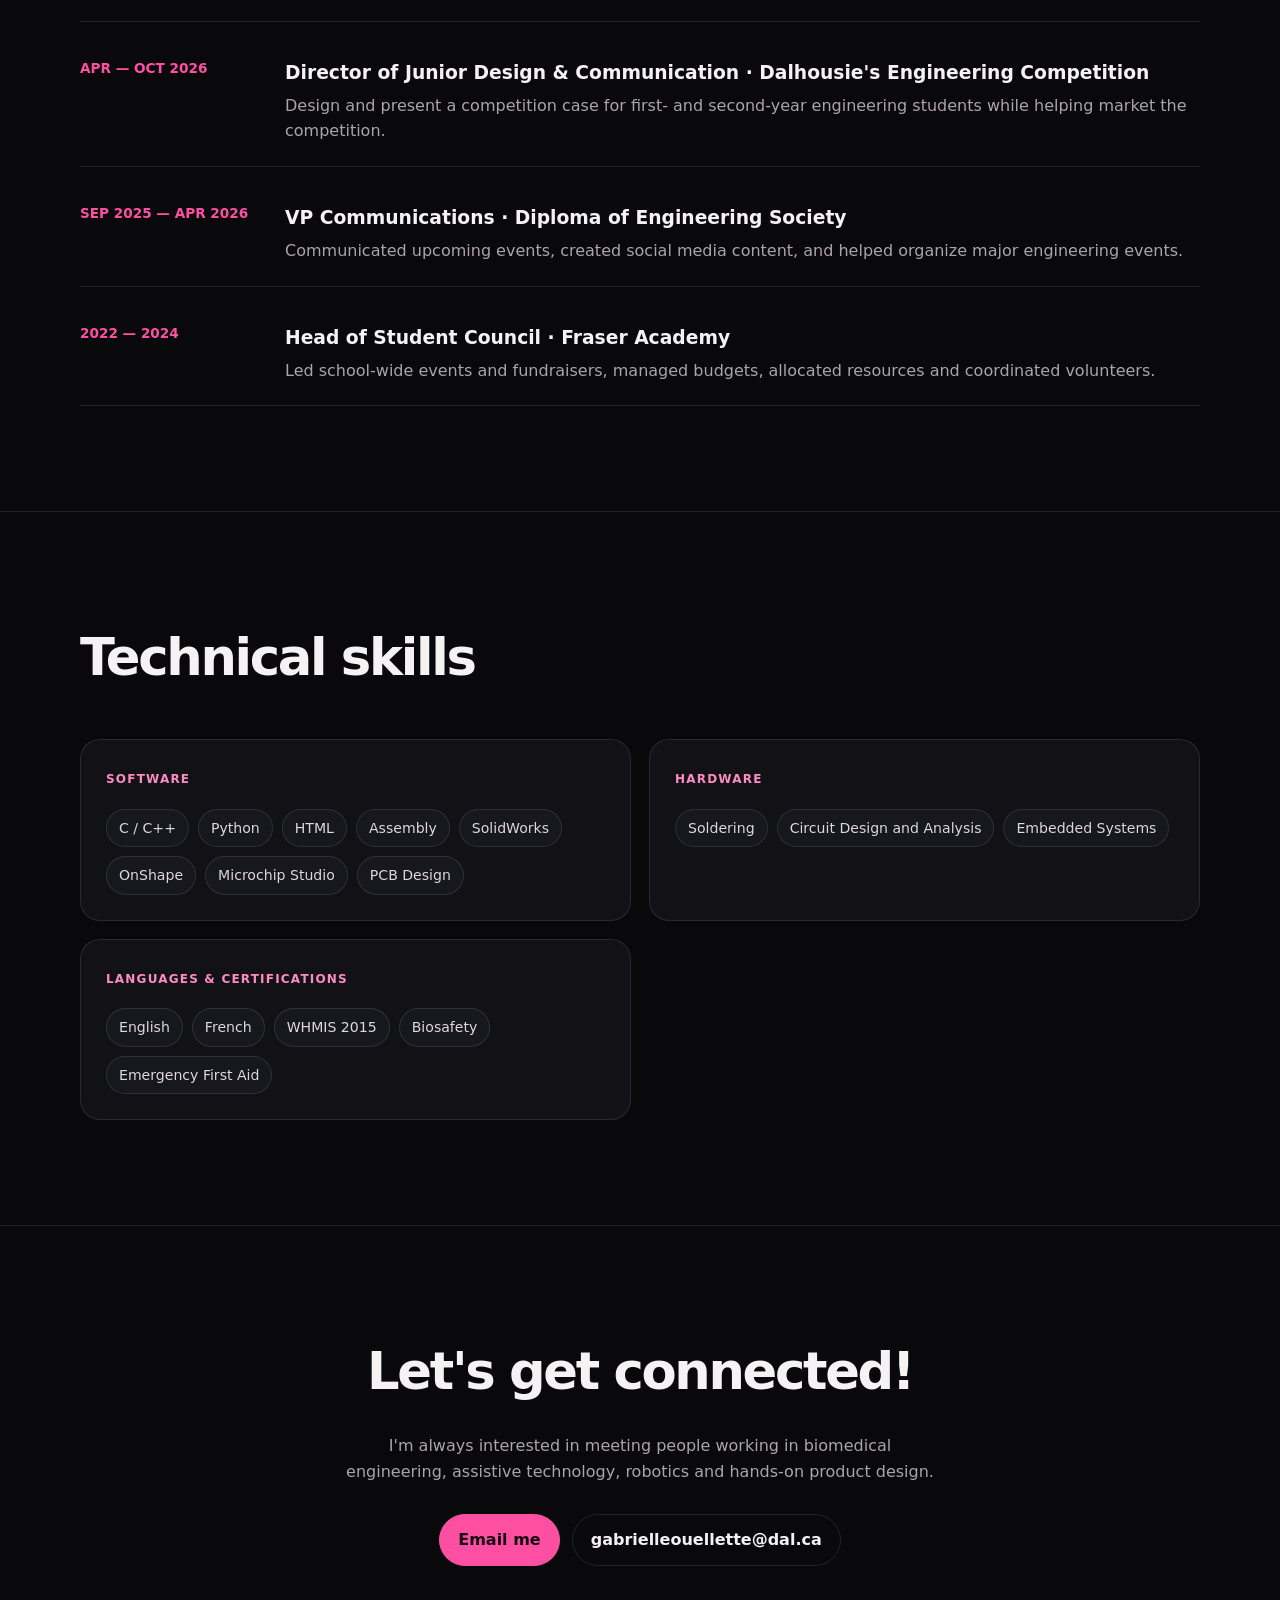
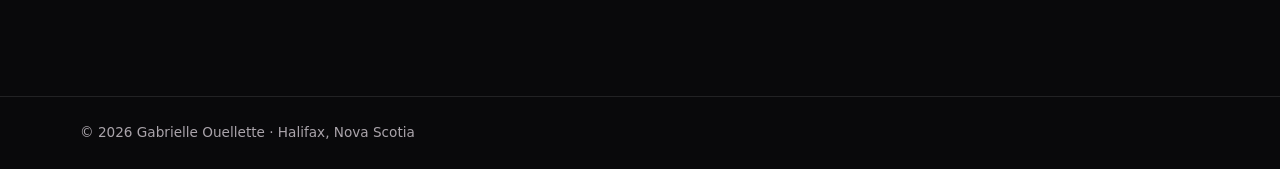
==== commit 8431cf21: "Fix HTML structure by removing extra div" ====
--- a/index.html
+++ b/index.html
@@ -138,9 +138,6 @@
           </p>
         </div>
       </div>
-
-    </div>
-  </div>
 </section>
 
 
@@ -341,7 +338,7 @@
         </div>
       </div>
 
-    </div>
+
   </div>
 </section>
 
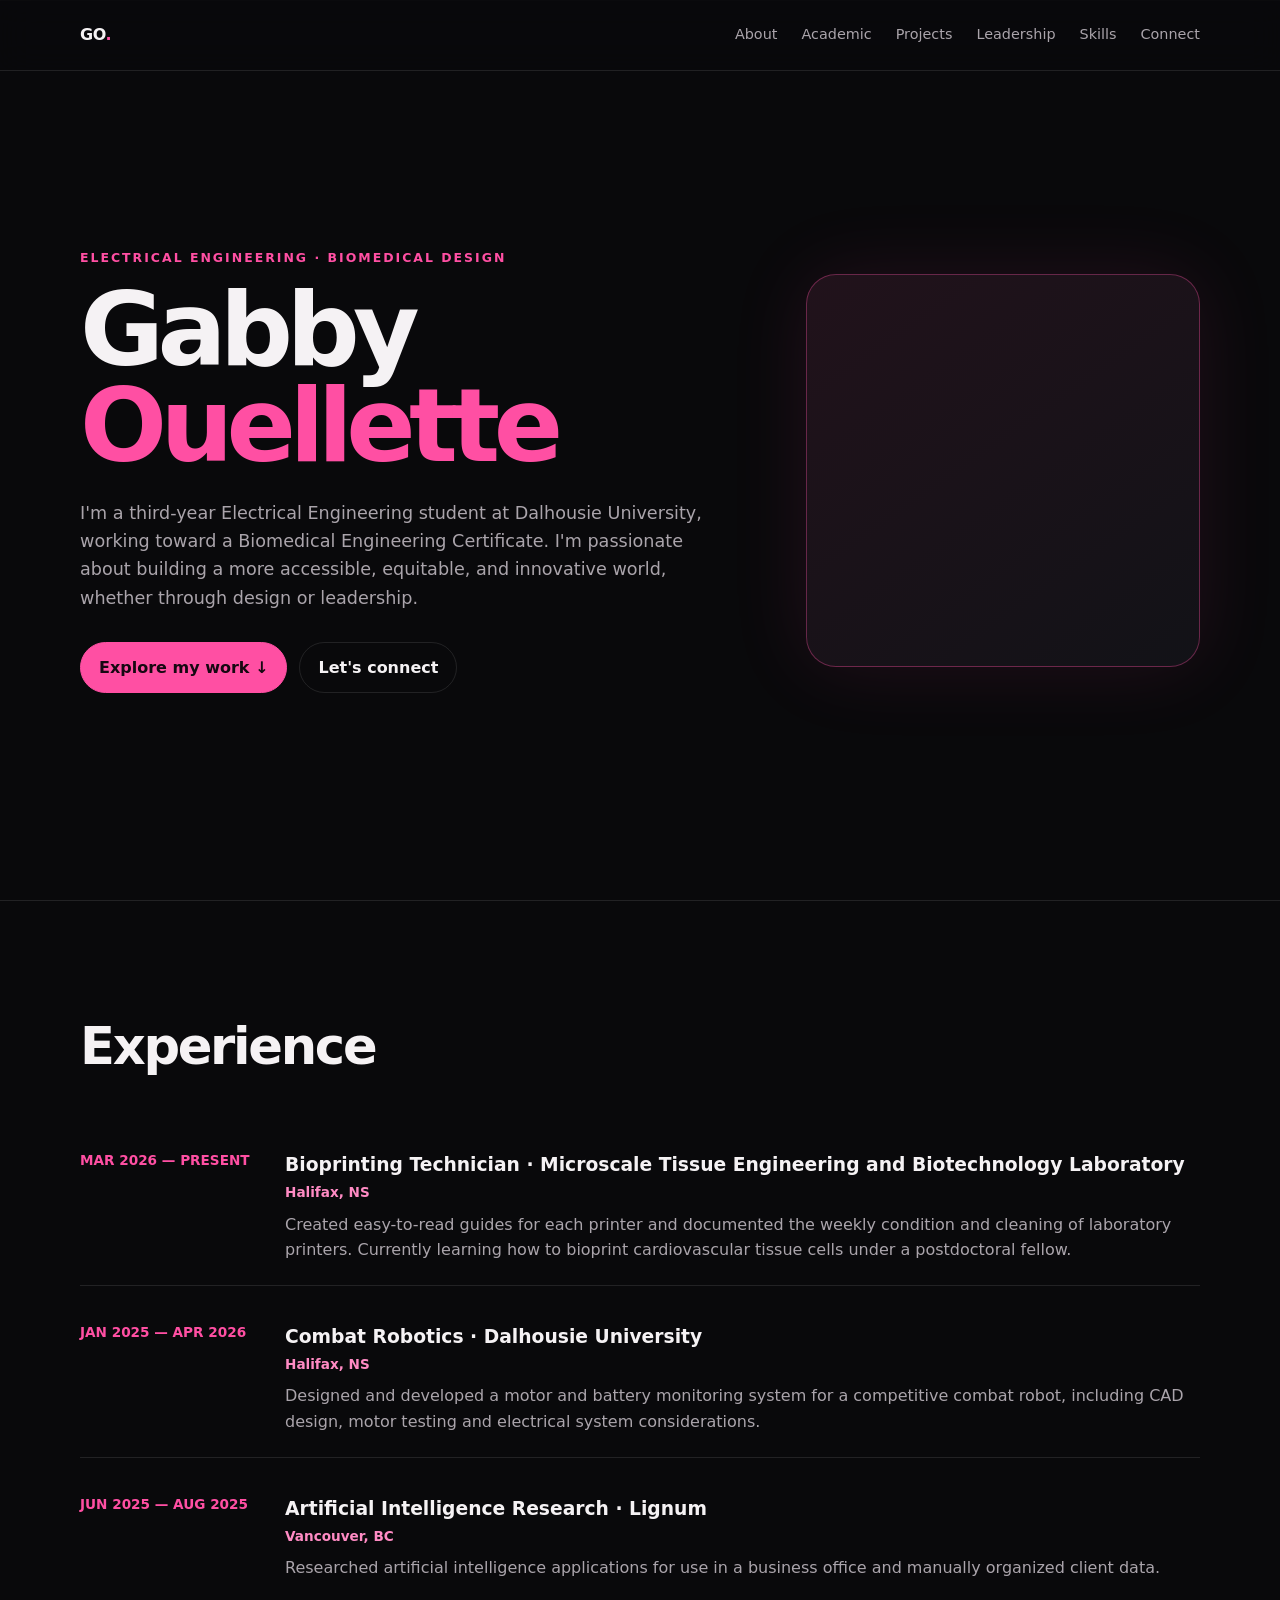
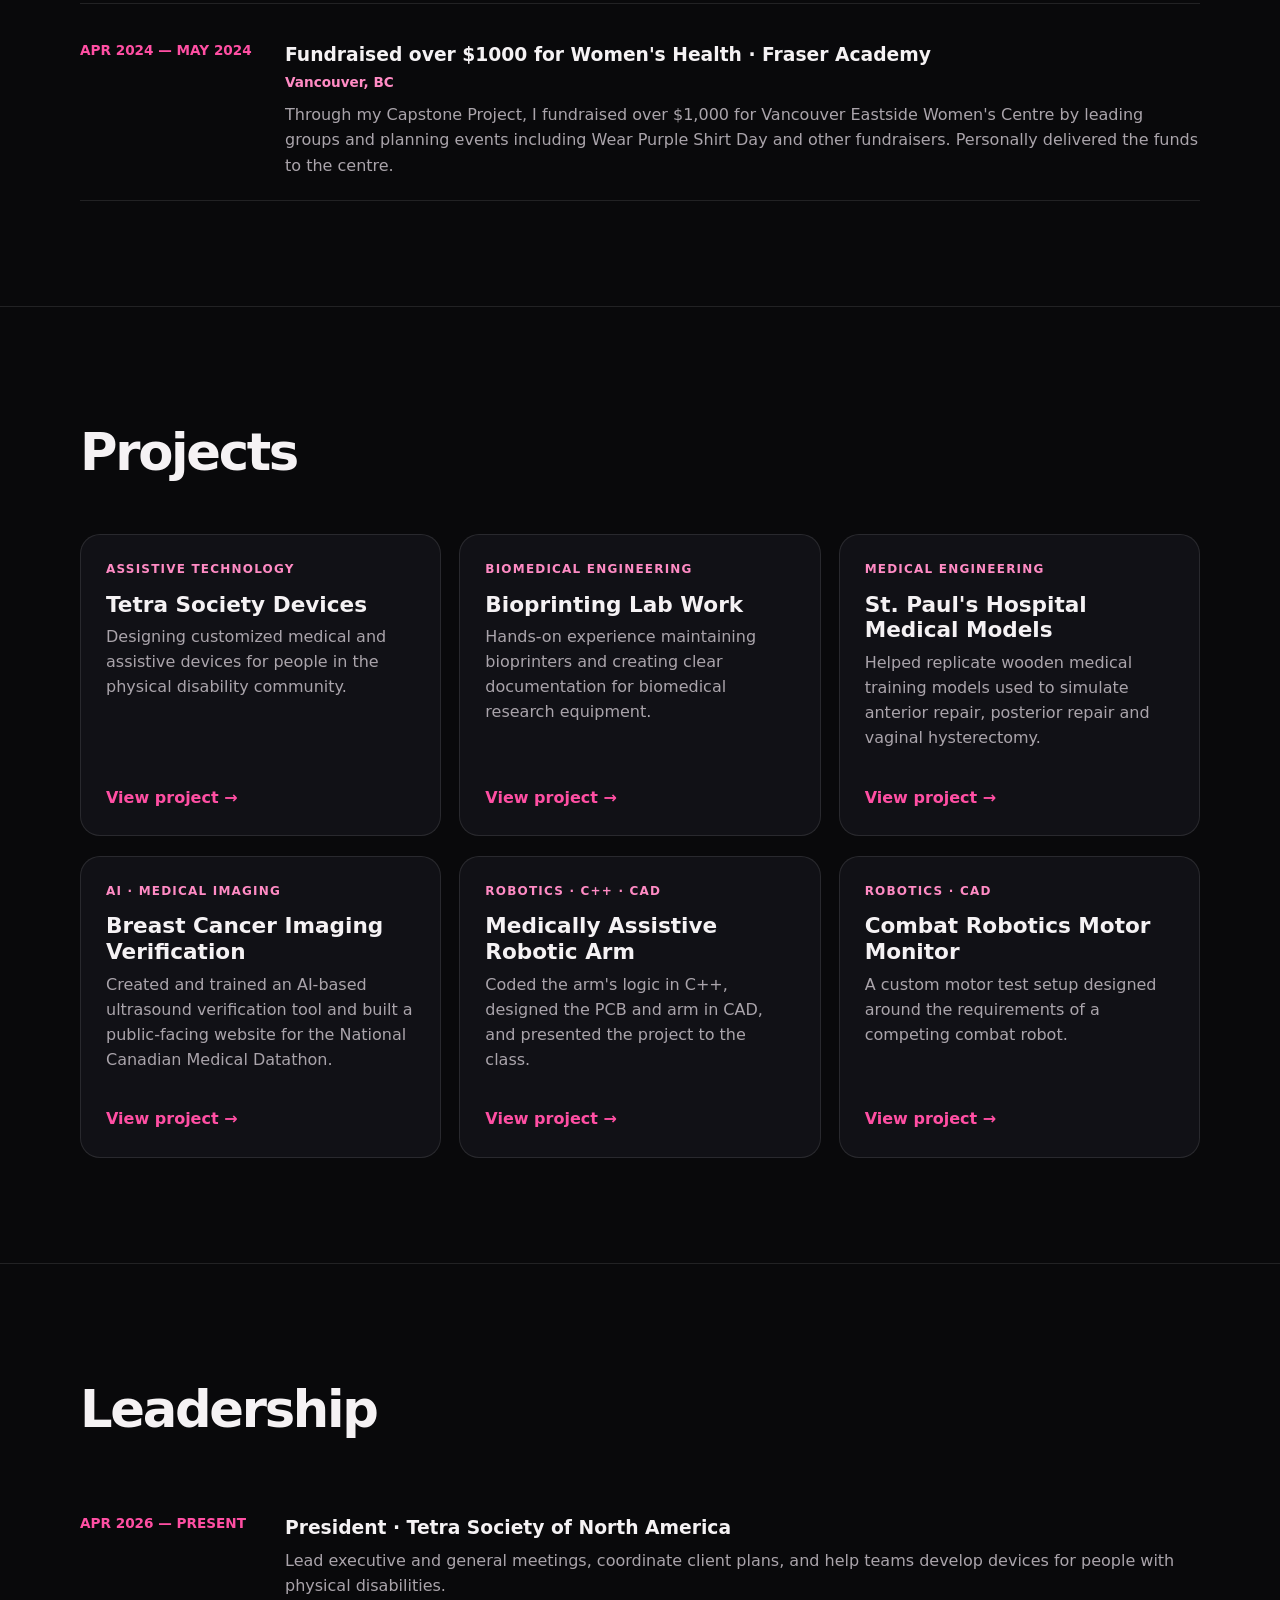
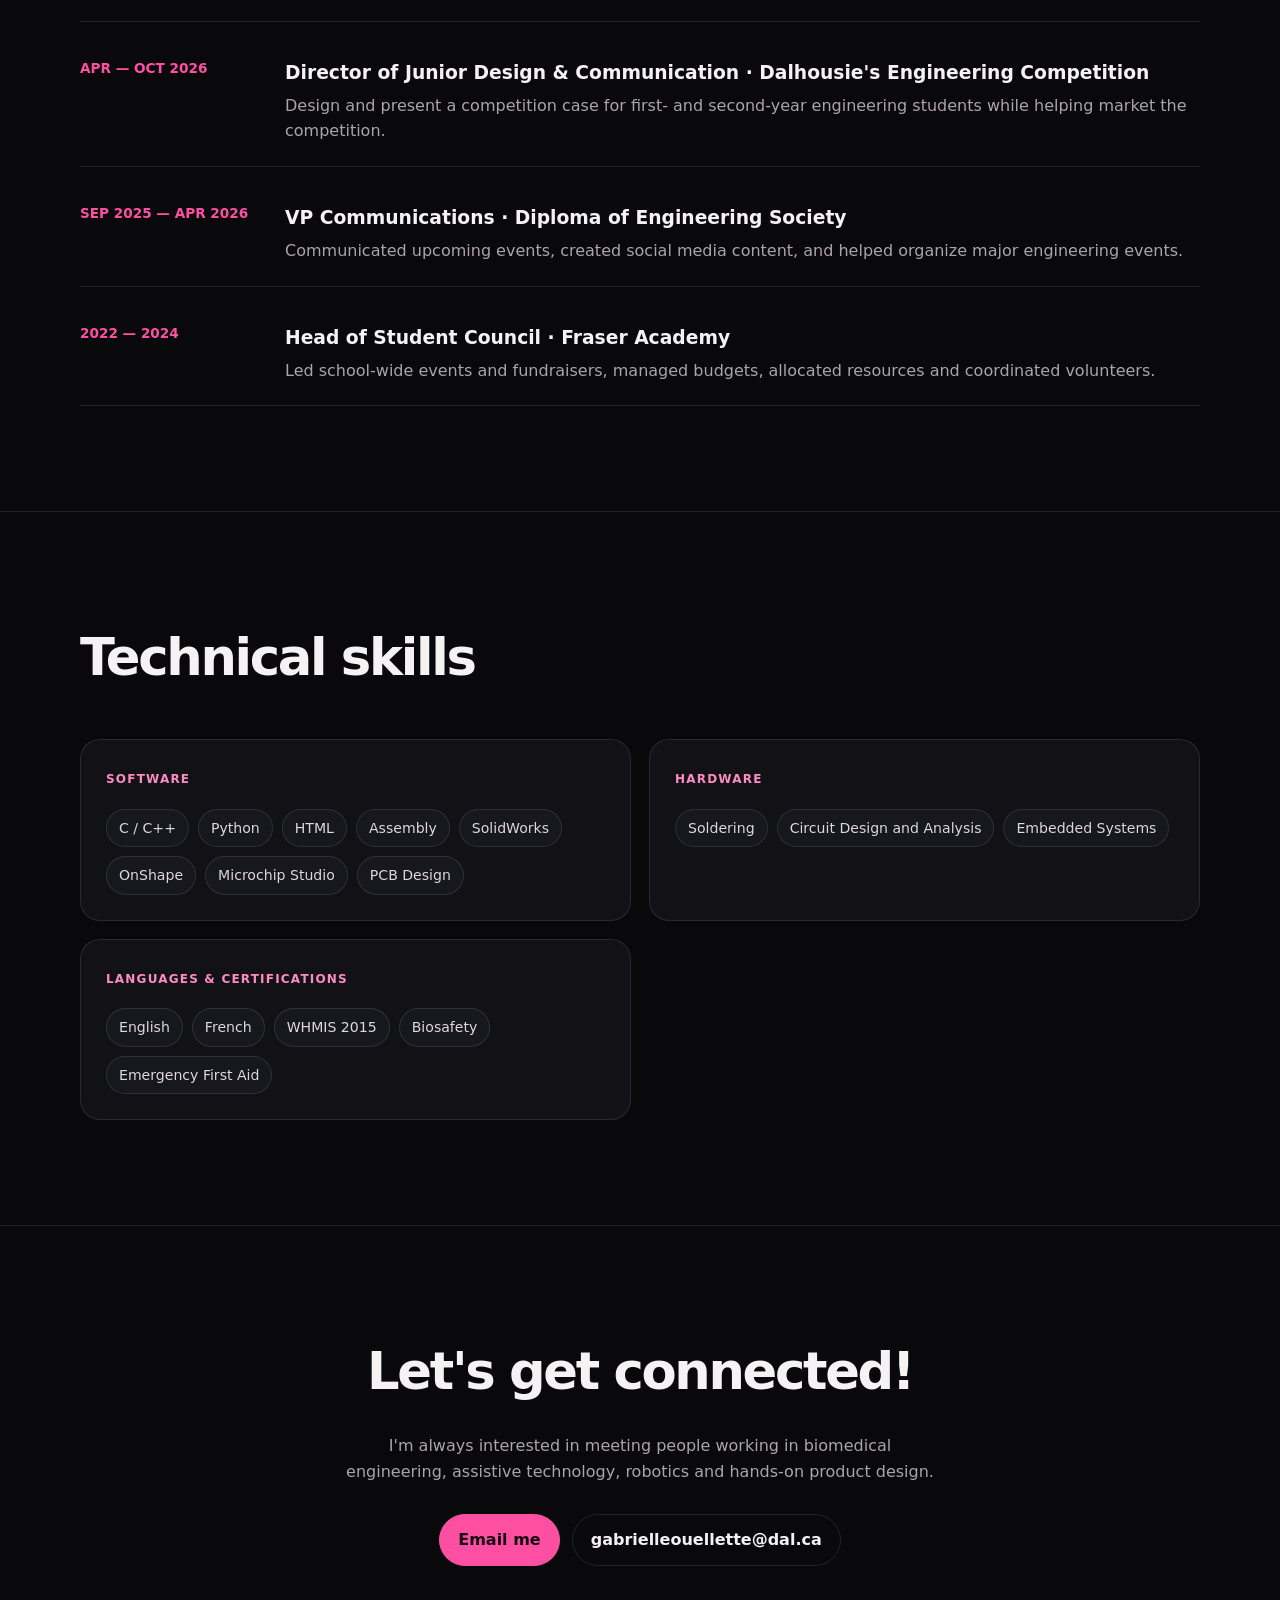
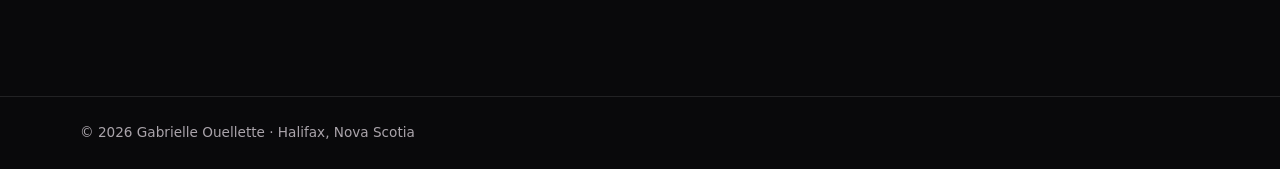
==== commit 7aefdc53: "Fix HTML structure by closing div tags" ====
--- a/index.html
+++ b/index.html
@@ -138,8 +138,10 @@
           </p>
         </div>
       </div>
-</section>
-
+
+    </div> <!-- Closes timeline -->
+  </div> <!-- Closes container -->
+</section>
 
 <!-- PROJECTS -->
 <section id="projects">
@@ -338,10 +340,9 @@
         </div>
       </div>
 
-
-  </div>
-</section>
-
+    </div> <!-- Closes timeline -->
+  </div> <!-- Closes container -->
+</section>
 
 <!-- TECHNICAL SKILLS -->
 <section id="skills">
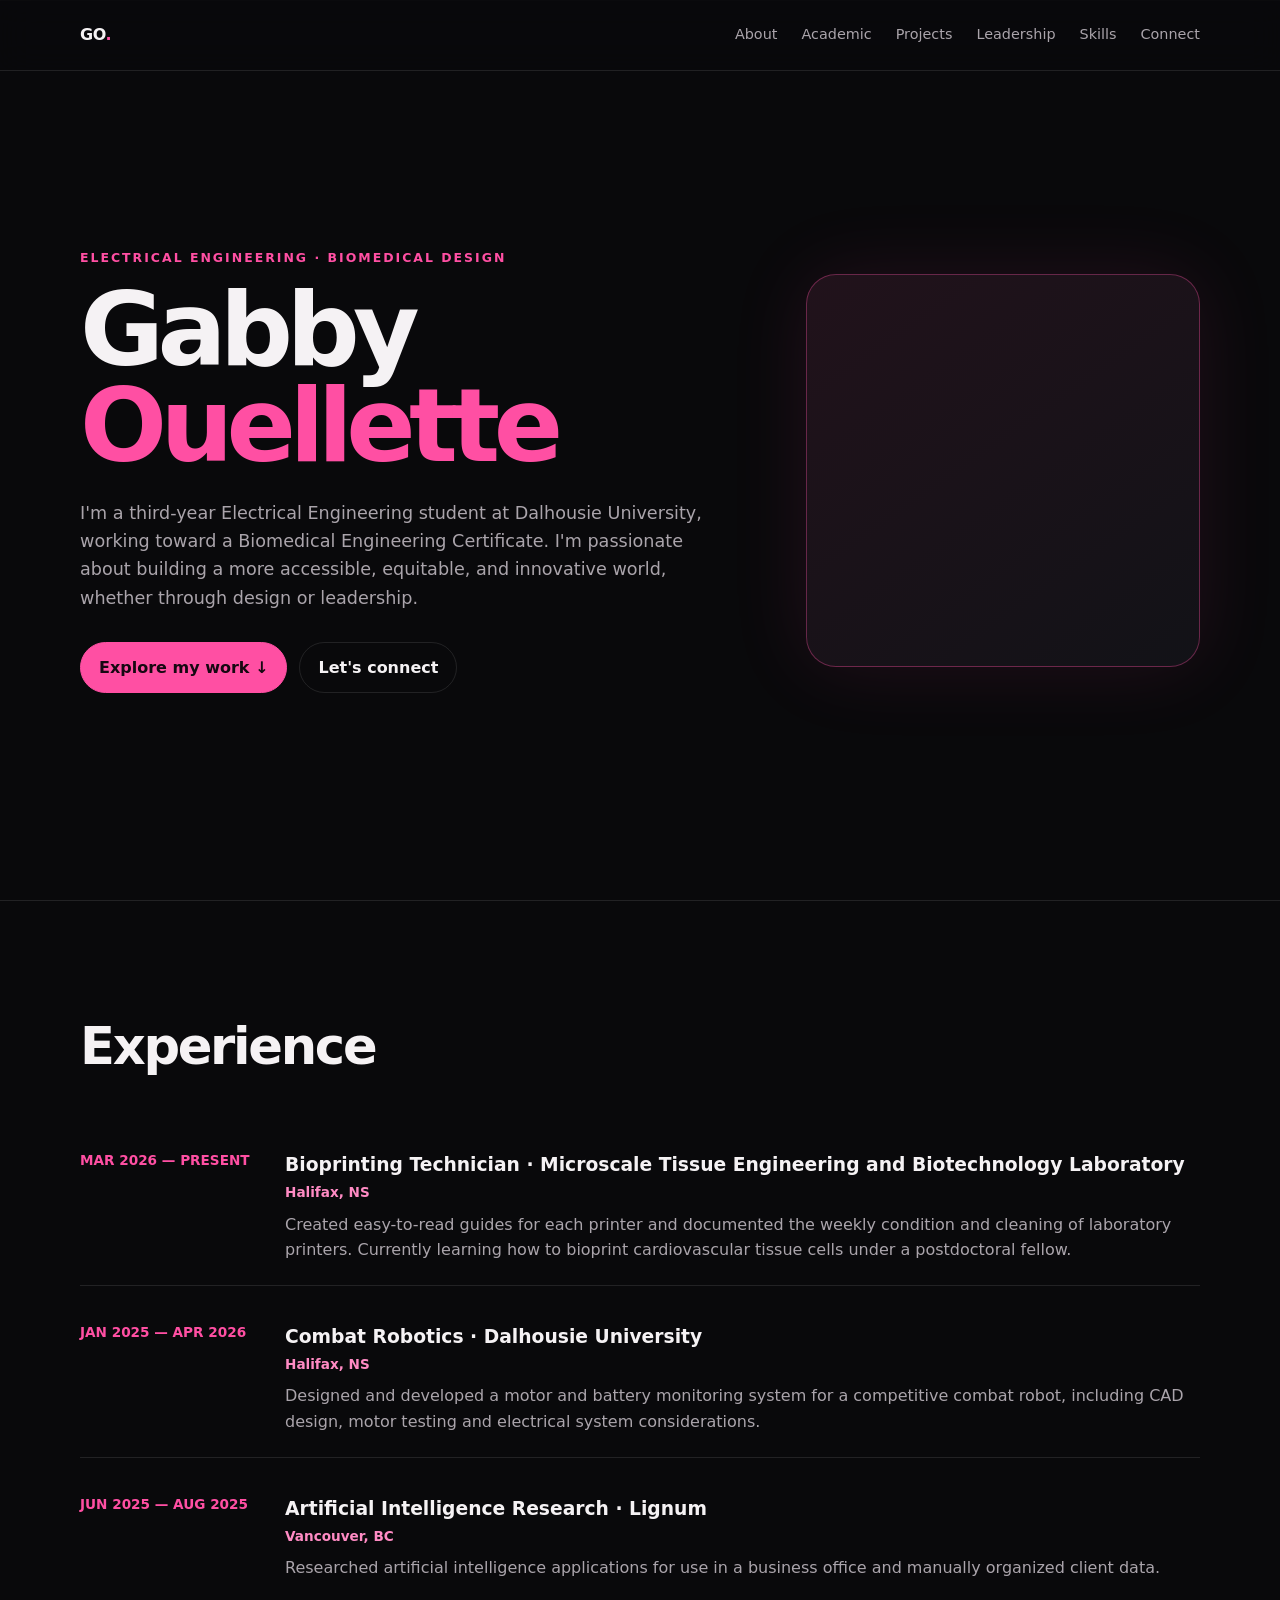
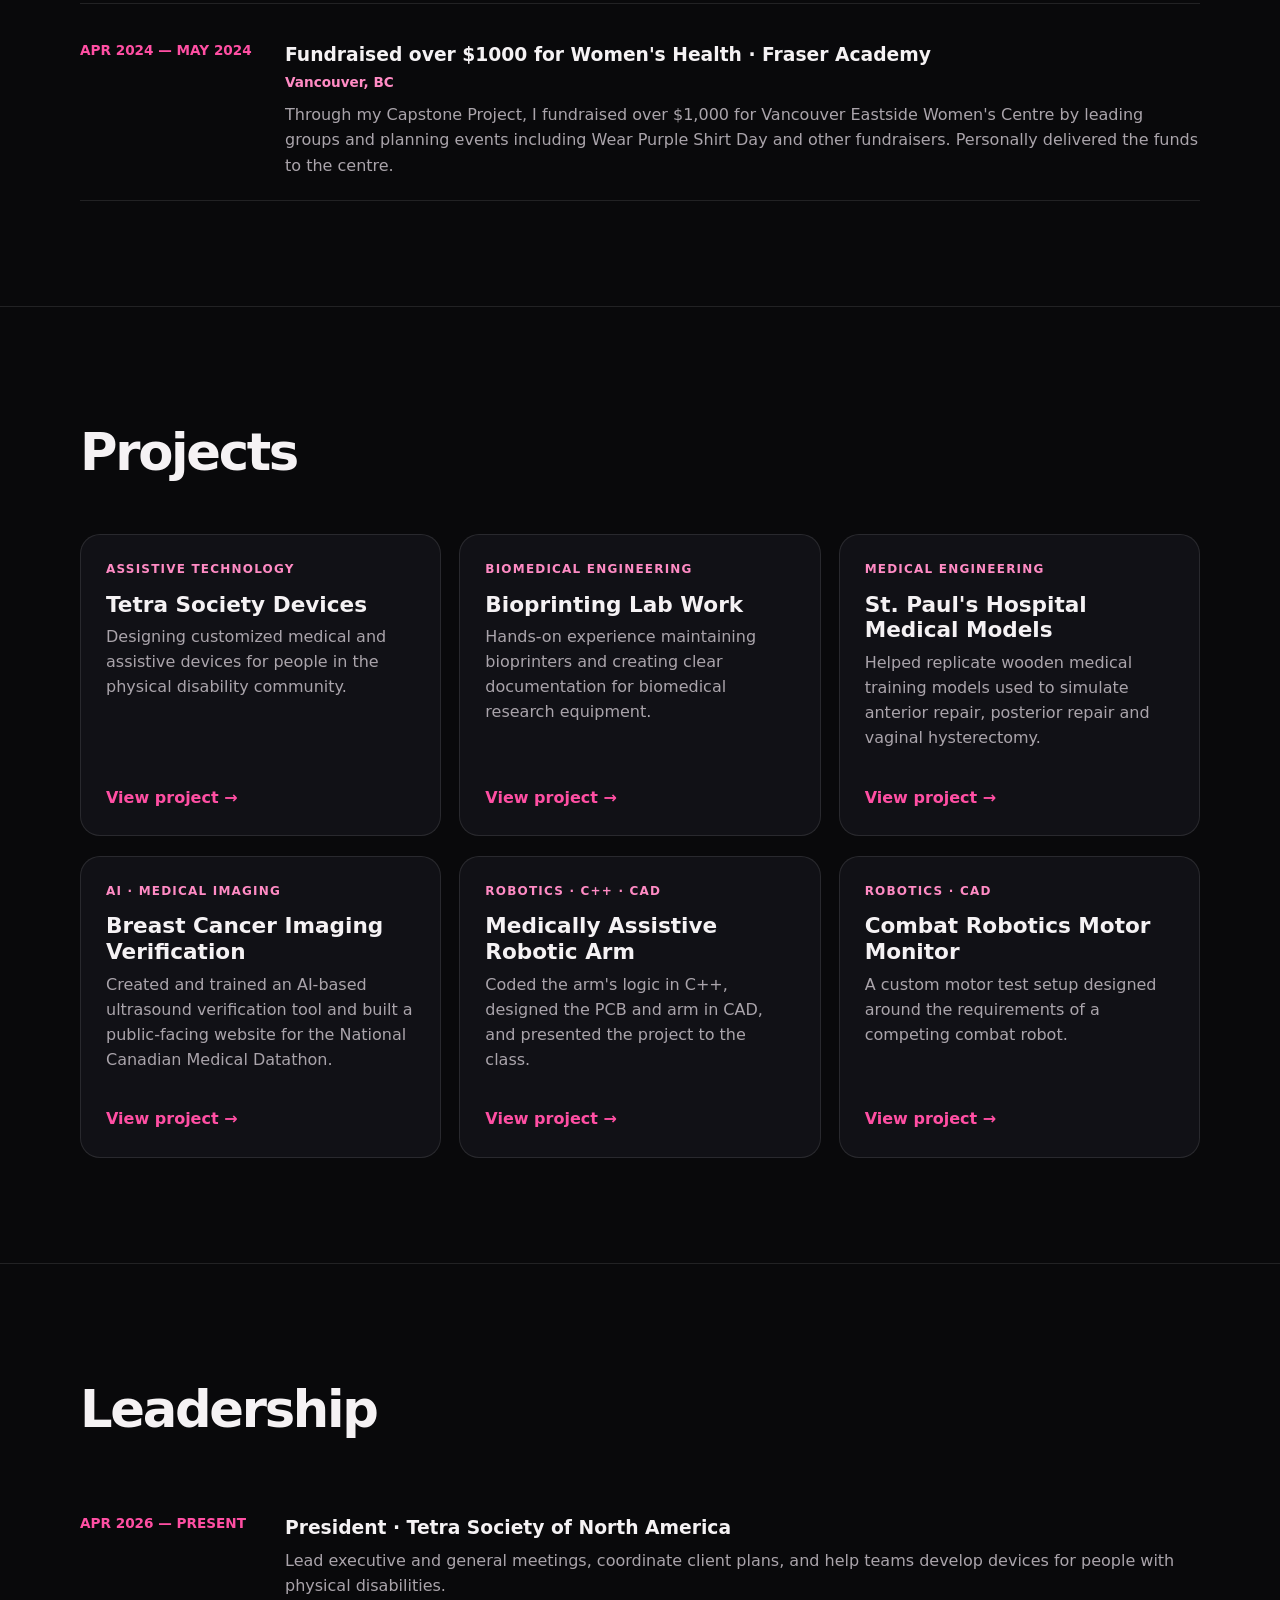
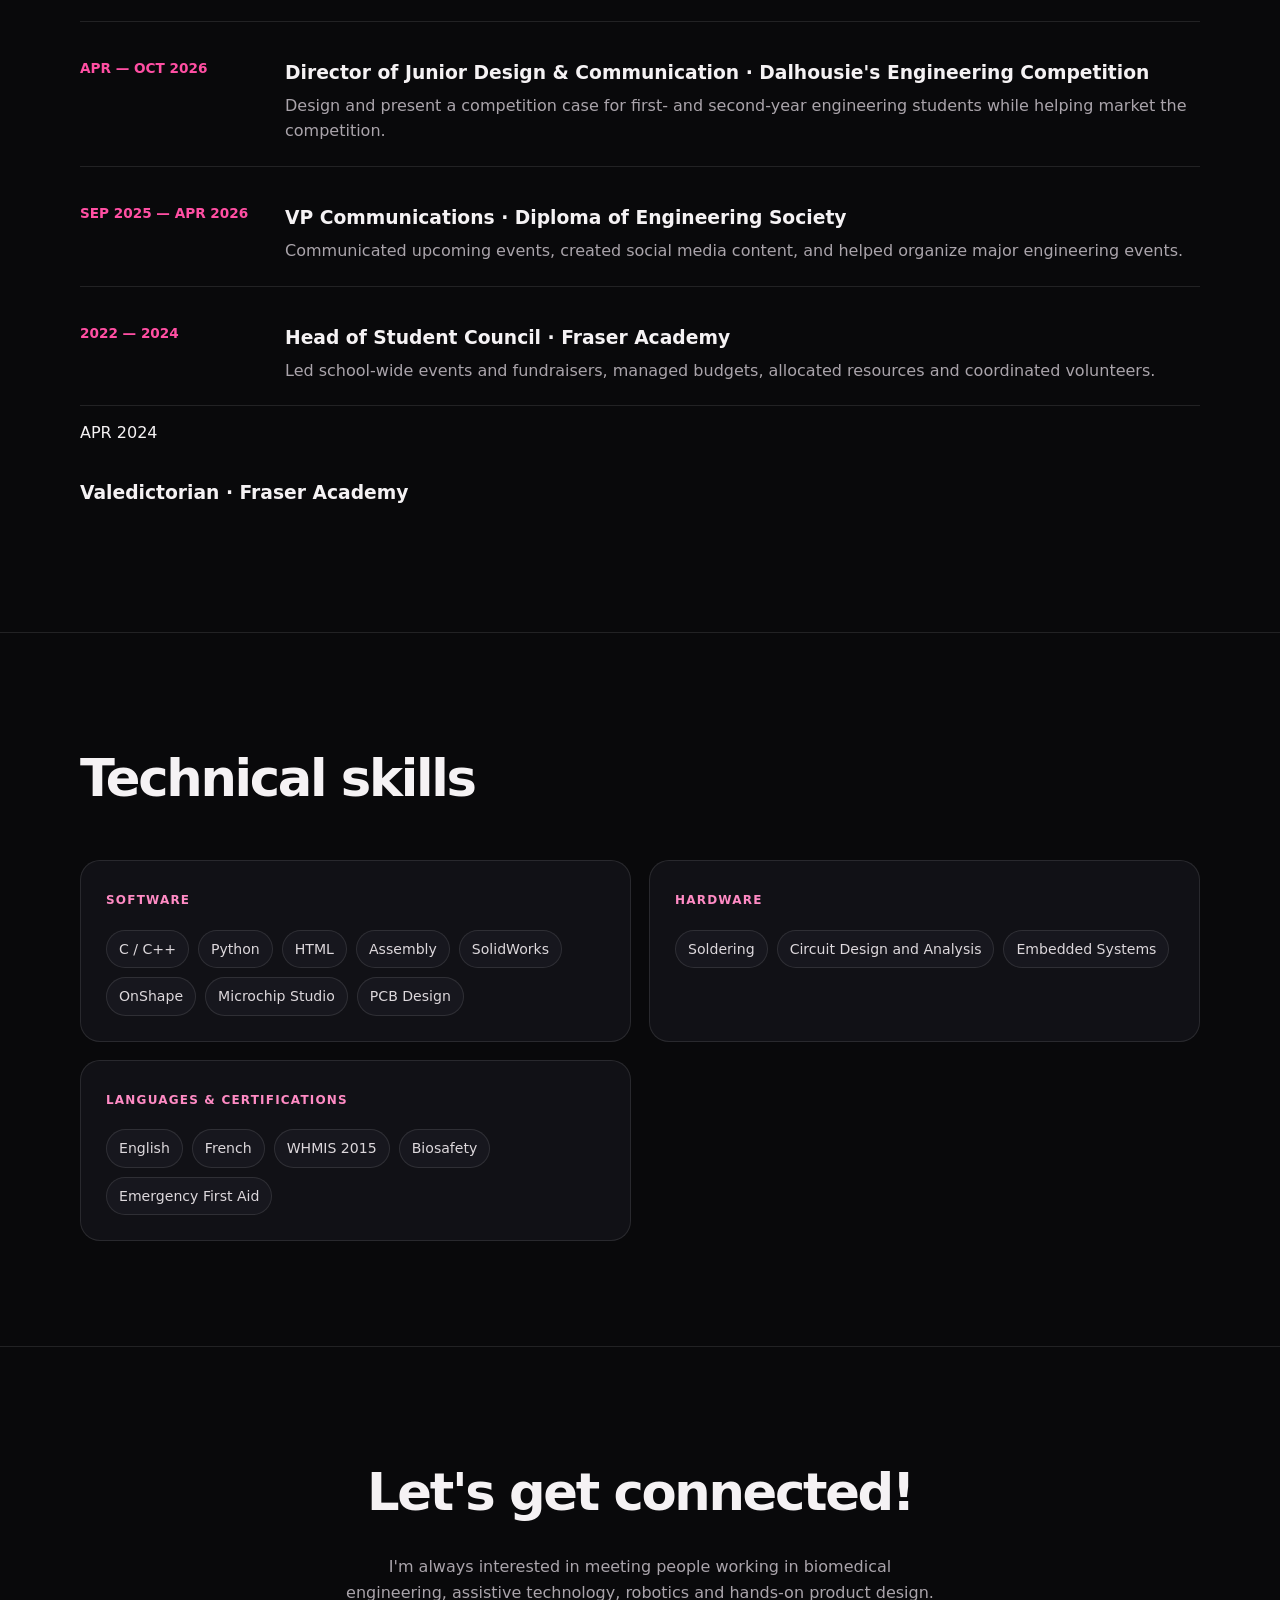
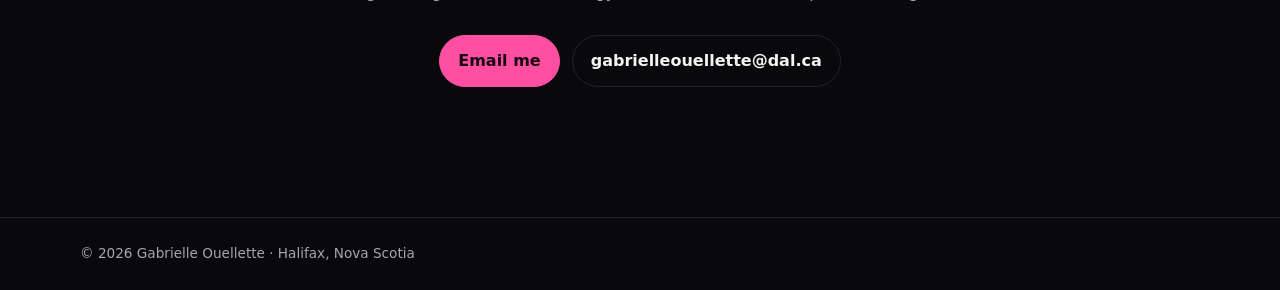
==== commit 08a6e26d: "Update timeline with valedictorian details Added valedictorian information and date to the timeline." ====
--- a/index.html
+++ b/index.html
@@ -136,14 +136,14 @@
             Day and other fundraisers. Personally delivered the funds to
             the centre.
           </p>
-        </div>
-      </div>
-
-    </div> <!-- Closes timeline -->
-  </div> <!-- Closes container -->
+              </div> <!-- Last timeline item -->
+
+    </div> <!-- Timeline -->
+  </div> <!-- Container -->
 </section>
 
 <!-- PROJECTS -->
+
 <section id="projects">
   <div class="container">
 
@@ -337,11 +337,14 @@
             Led school-wide events and fundraisers, managed budgets,
             allocated resources and coordinated volunteers.
           </p>
-        </div>
-      </div>
-
-    </div> <!-- Closes timeline -->
-  </div> <!-- Closes container -->
+        </div> <!-- Last timeline item -->
+
+    </div> <!-- Timeline -->
+      <div class="date">APR 2024</div>
+          <h3>Valedictorian · Fraser Academy</h3>
+        </div>
+      </div>
+  </div> <!-- Container -->
 </section>
 
 <!-- TECHNICAL SKILLS -->
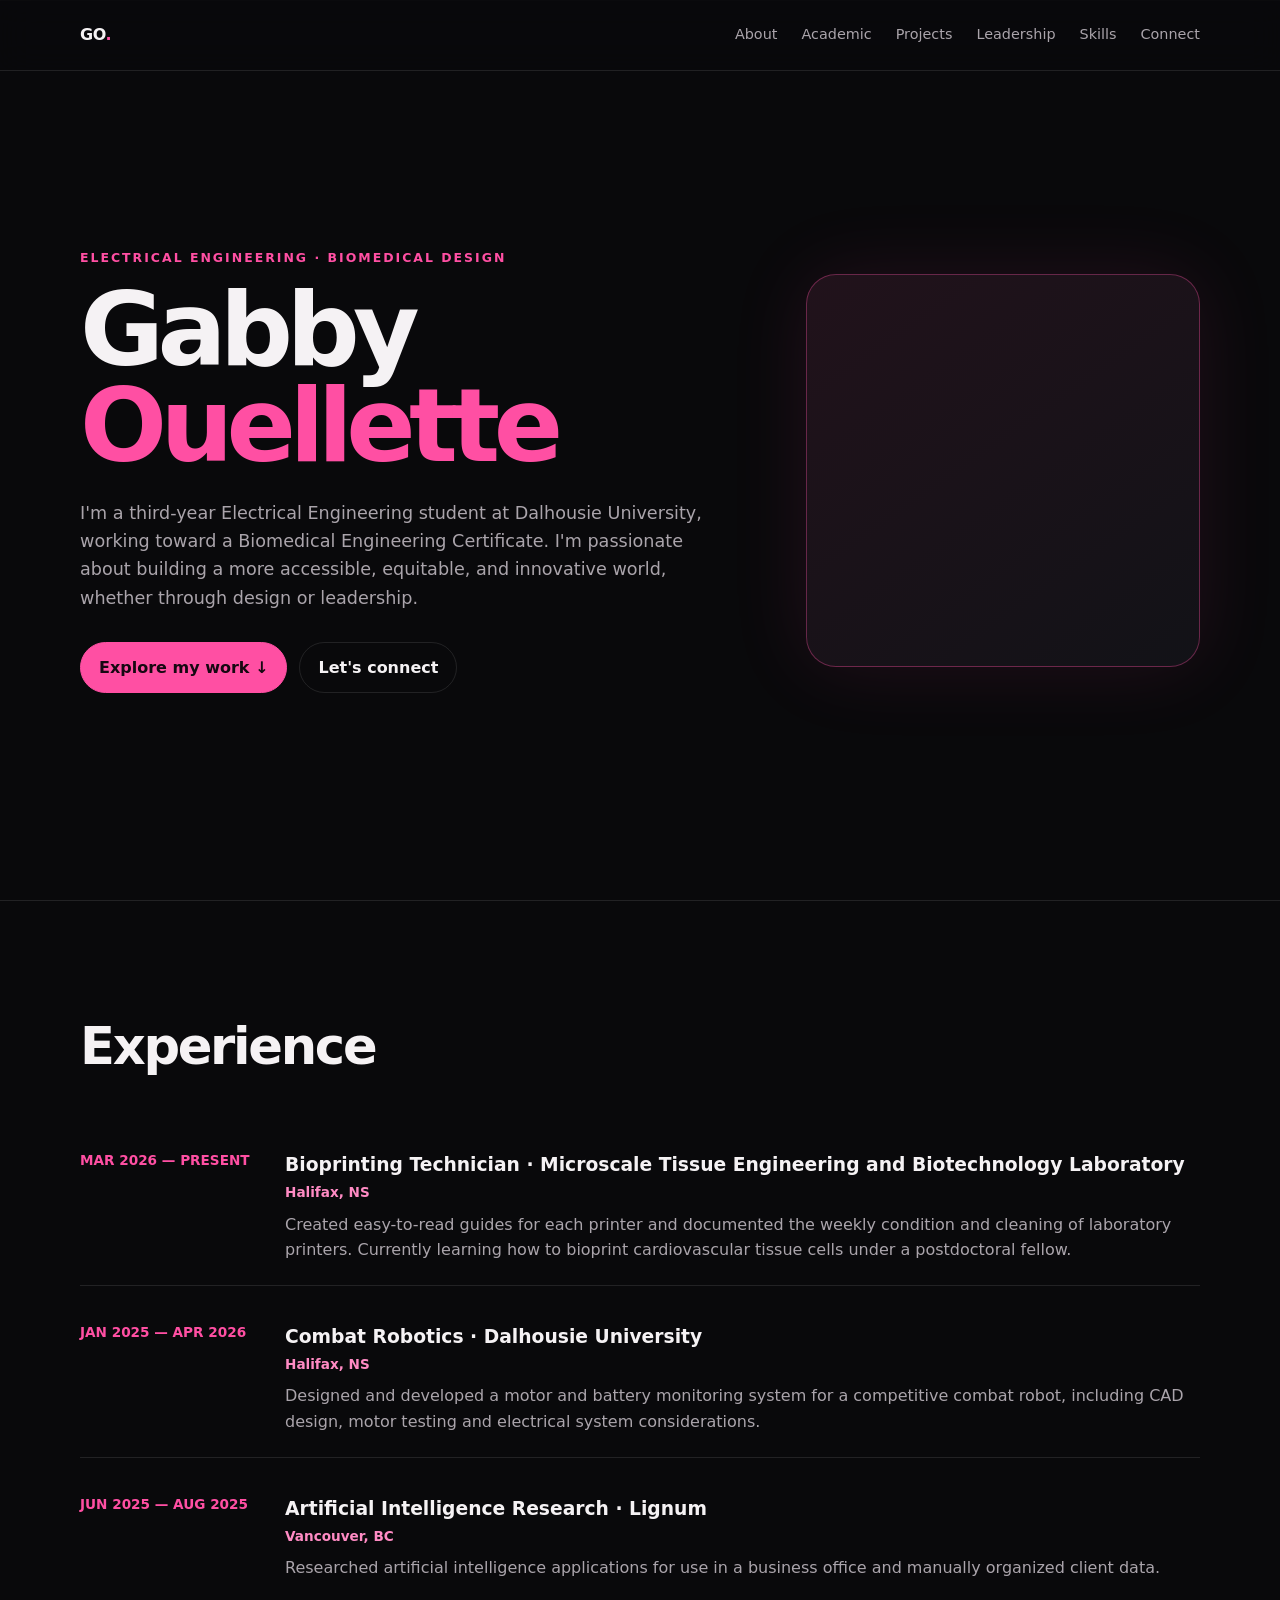
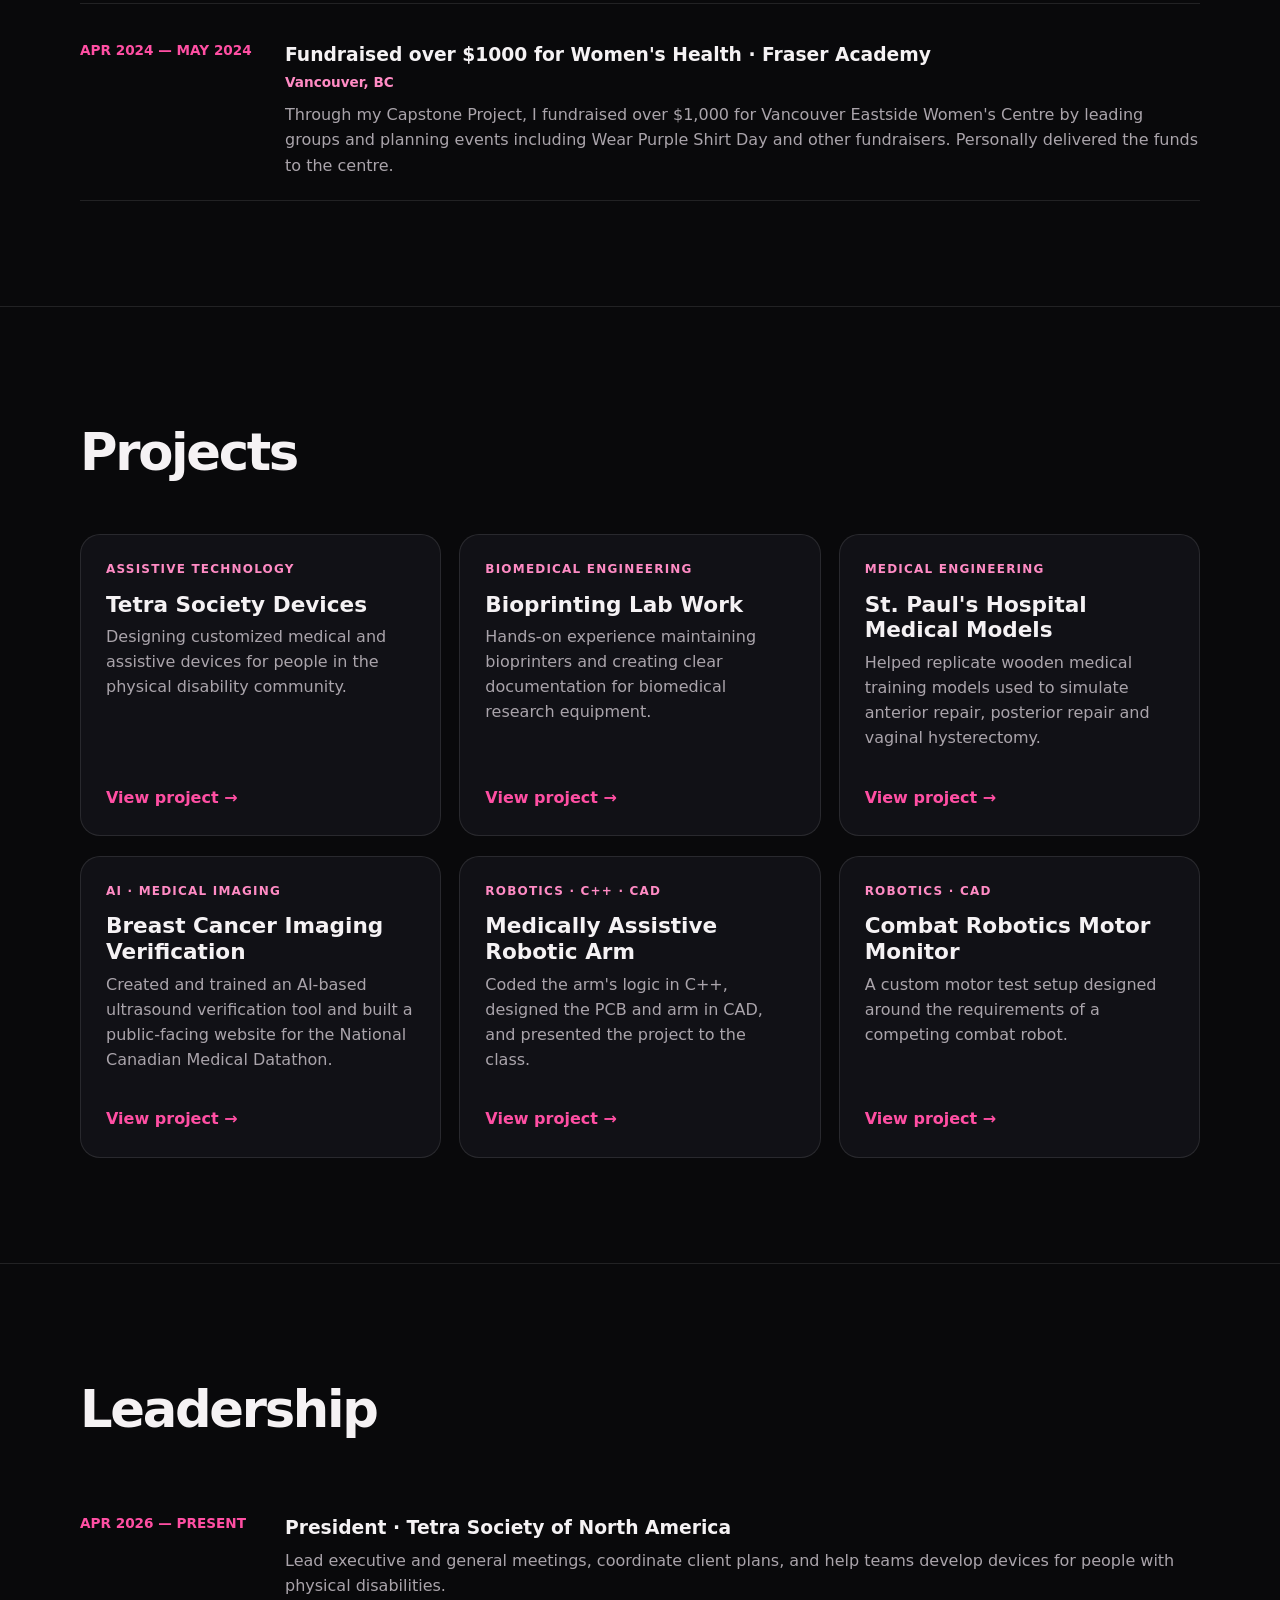
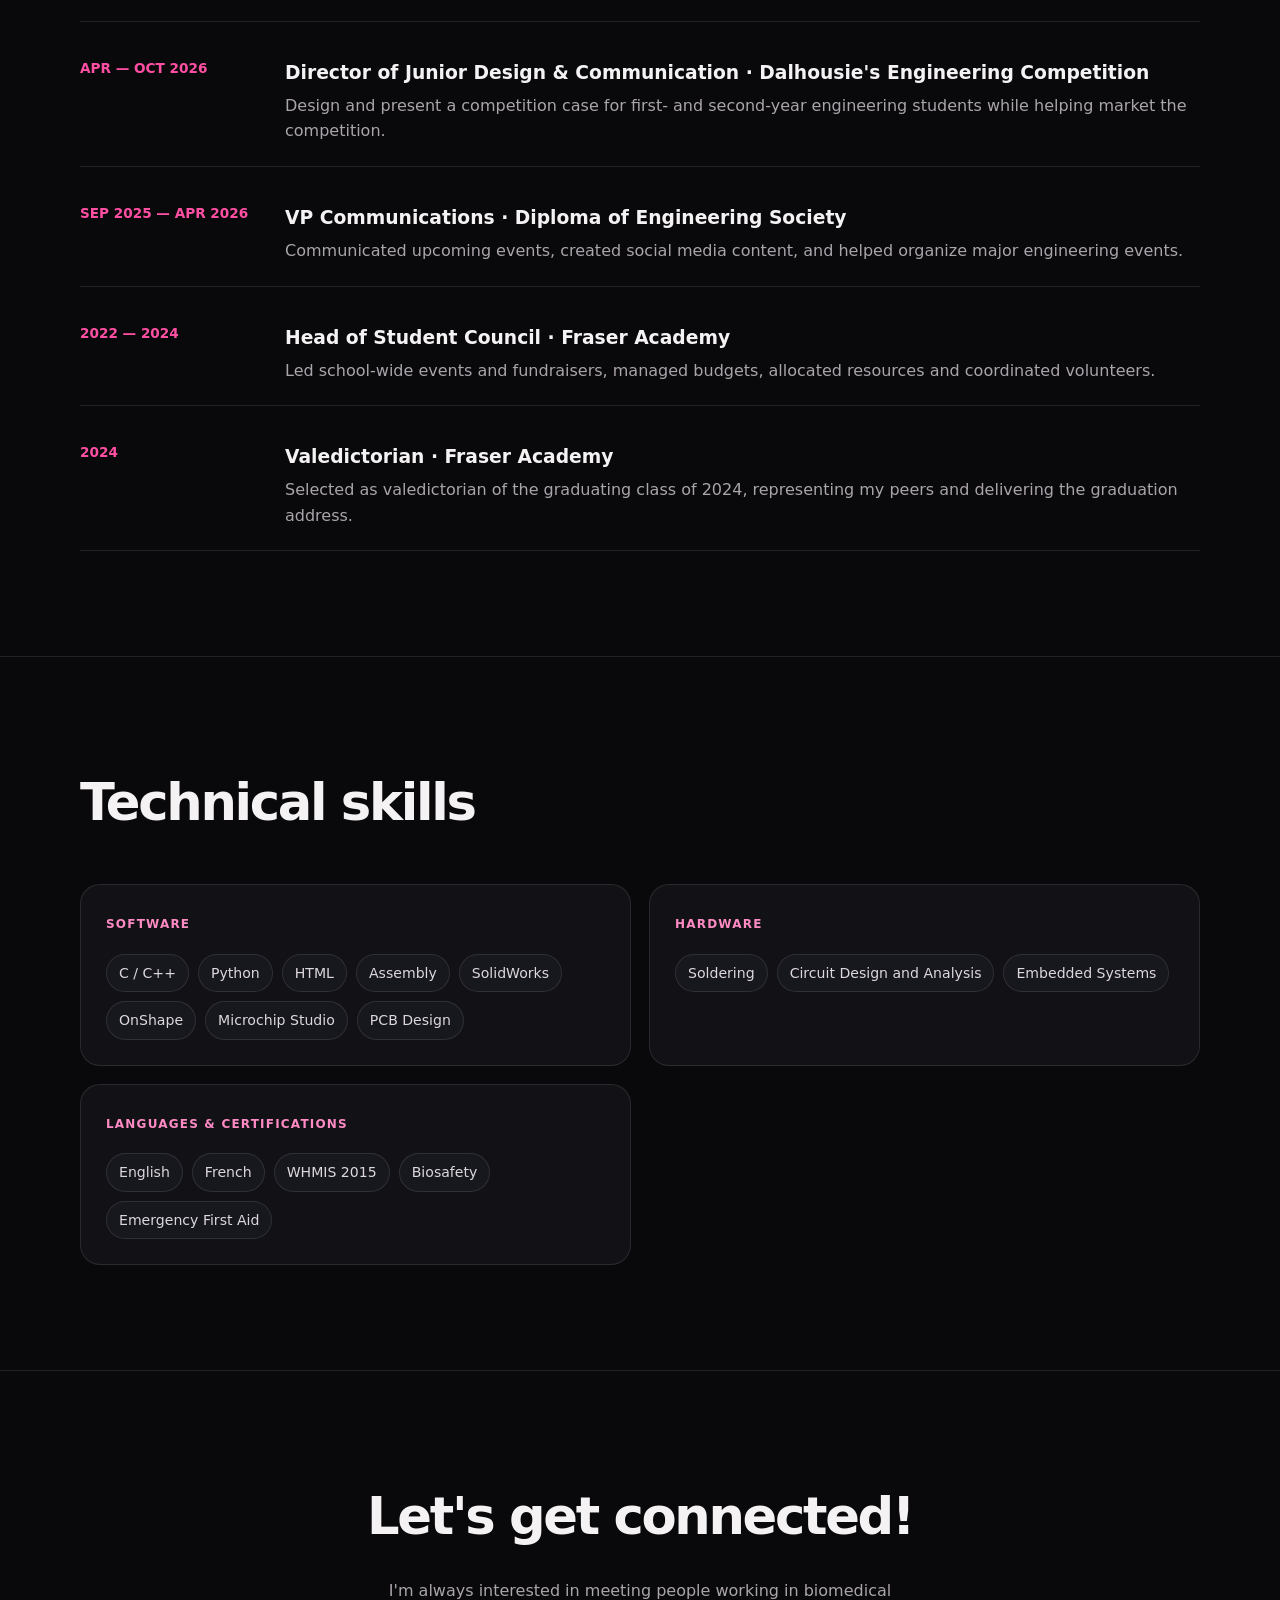
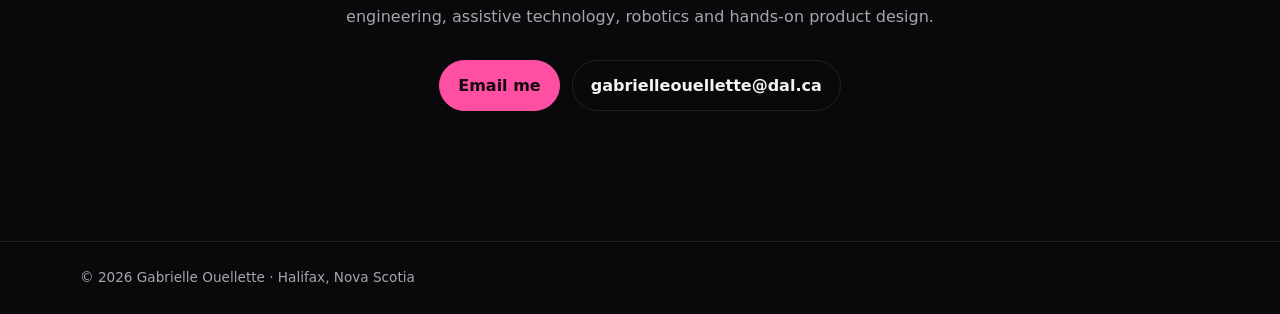
==== commit d0fd75f2: "Update index.html" ====
--- a/index.html
+++ b/index.html
@@ -1,447 +1,489 @@
+
 <!doctype html>
 <html lang="en">
+
 <head>
-<meta charset="utf-8">
-<meta name="viewport" content="width=device-width, initial-scale=1">
-
-<title>Gabrielle Ouellette | Electrical Engineering</title>
-
-<meta name="description"
-content="Gabrielle Ouellette — Electrical Engineering student focused on biomedical engineering, assistive technology and hands-on design.">
-
-<link rel="stylesheet" href="/style.css">
+  <meta charset="utf-8">
+  <meta name="viewport" content="width=device-width, initial-scale=1">
+
+  <title>Gabrielle Ouellette | Electrical Engineering</title>
+
+  <meta name="description"
+    content="Gabrielle Ouellette — Electrical Engineering student focused on biomedical engineering, assistive technology and hands-on design.">
+
+  <link rel="stylesheet" href="/style.css">
 </head>
 
 <body>
 
-<nav>
-  <div class="container nav-inner">
-    <a class="logo" href="#">GO<span>.</span></a>
-
-    <div class="nav-links">
-      <a href="#about">About</a>
-      <a href="#academic">Academic</a>
-      <a href="#projects">Projects</a>
-      <a href="#leadership">Leadership</a>
-      <a href="#skills">Skills</a>
-      <a href="#connect">Connect</a>
+  <!-- NAVIGATION -->
+  <nav>
+    <div class="container nav-inner">
+
+      <a class="logo" href="#">GO<span>.</span></a>
+
+      <div class="nav-links">
+        <a href="#about">About</a>
+        <a href="#academic">Academic</a>
+        <a href="#projects">Projects</a>
+        <a href="#leadership">Leadership</a>
+        <a href="#skills">Skills</a>
+        <a href="#connect">Connect</a>
+      </div>
+
     </div>
-  </div>
-</nav>
-
-<main>
-
-<!-- ABOUT -->
-<section class="hero" id="about">
-  <div class="container hero-grid">
-
-    <div>
-      <div class="eyebrow">Electrical Engineering · Biomedical Design</div>
-
-      <h1>
-        Gabby <span>Ouellette</span>
-      </h1>
-
-      <p>
-        I'm a third-year Electrical Engineering student at Dalhousie University,
-        working toward a Biomedical Engineering Certificate. I'm passionate about
-        building a more accessible, equitable, and innovative world, whether
-        through design or leadership.
-      </p>
-
-      <div class="buttons">
-        <a class="btn primary" href="#projects">Explore my work ↓</a>
-        <a class="btn" href="#connect">Let's connect</a>
+  </nav>
+
+
+  <main>
+
+    <!-- ABOUT -->
+    <section class="hero" id="about">
+      <div class="container hero-grid">
+
+        <div>
+          <div class="eyebrow">
+            Electrical Engineering · Biomedical Design
+          </div>
+
+          <h1>
+            Gabby <span>Ouellette</span>
+          </h1>
+
+          <p>
+            I'm a third-year Electrical Engineering student at Dalhousie University,
+            working toward a Biomedical Engineering Certificate. I'm passionate about
+            building a more accessible, equitable, and innovative world, whether
+            through design or leadership.
+          </p>
+
+          <div class="buttons">
+            <a class="btn primary" href="#projects">
+              Explore my work ↓
+            </a>
+
+            <a class="btn" href="#connect">
+              Let's connect
+            </a>
+          </div>
+        </div>
+
+        <div class="photo">
+          <img
+            id="profile-photo"
+            src="IMG_2347.JPG"
+            alt="Gabrielle Ouellette">
+
+          <div class="photo-placeholder"></div>
+        </div>
+
       </div>
+    </section>
+
+
+
+    <!-- EXPERIENCE -->
+    <section id="academic">
+      <div class="container">
+
+        <div class="section-heading">
+          <h2>Experience</h2>
+        </div>
+
+        <div class="timeline">
+
+          <!-- BIOPRINTING -->
+          <div class="timeline-item">
+            <div class="date">MAR 2026 — PRESENT</div>
+
+            <div>
+              <h3>
+                Bioprinting Technician · Microscale Tissue Engineering
+                and Biotechnology Laboratory
+              </h3>
+
+              <p class="location">Halifax, NS</p>
+
+              <p>
+                Created easy-to-read guides for each printer and documented
+                the weekly condition and cleaning of laboratory printers.
+                Currently learning how to bioprint cardiovascular tissue
+                cells under a postdoctoral fellow.
+              </p>
+            </div>
+          </div>
+
+
+          <!-- COMBAT ROBOTICS -->
+          <div class="timeline-item">
+            <div class="date">JAN 2025 — APR 2026</div>
+
+            <div>
+              <h3>Combat Robotics · Dalhousie University</h3>
+
+              <p class="location">Halifax, NS</p>
+
+              <p>
+                Designed and developed a motor and battery monitoring system
+                for a competitive combat robot, including CAD design,
+                motor testing and electrical system considerations.
+              </p>
+            </div>
+          </div>
+
+
+          <!-- ARTIFICIAL INTELLIGENCE -->
+          <div class="timeline-item">
+            <div class="date">JUN 2025 — AUG 2025</div>
+
+            <div>
+              <h3>Artificial Intelligence Research · Lignum</h3>
+
+              <p class="location">Vancouver, BC</p>
+
+              <p>
+                Researched artificial intelligence applications for use in
+                a business office and manually organized client data.
+              </p>
+            </div>
+          </div>
+
+
+          <!-- FRASER ACADEMY CAPSTONE -->
+          <div class="timeline-item">
+            <div class="date">APR 2024 — MAY 2024</div>
+
+            <div>
+              <h3>
+                Fundraised over $1000 for Women's Health · Fraser Academy
+              </h3>
+
+              <p class="location">Vancouver, BC</p>
+
+              <p>
+                Through my Capstone Project, I fundraised over $1,000 for
+                Vancouver Eastside Women's Centre by leading groups and
+                planning events including Wear Purple Shirt Day and other
+                fundraisers. Personally delivered the funds to the centre.
+              </p>
+            </div>
+          </div>
+
+        </div> <!-- End timeline -->
+
+      </div> <!-- End container -->
+    </section>
+
+
+
+    <!-- PROJECTS -->
+    <section id="projects">
+      <div class="container">
+
+        <div class="section-heading">
+          <h2>Projects</h2>
+        </div>
+
+        <div class="grid">
+
+          <!-- TETRA -->
+          <a class="card" href="projects/tetra.html">
+            <span class="tag">Assistive Technology</span>
+
+            <h3>Tetra Society Devices</h3>
+
+            <p>
+              Designing customized medical and assistive devices for people
+              in the physical disability community.
+            </p>
+
+            <span class="arrow">View project →</span>
+          </a>
+
+
+          <!-- BIOPRINTING -->
+          <a class="card" href="projects/bioprinting.html">
+            <span class="tag">Biomedical Engineering</span>
+
+            <h3>Bioprinting Lab Work</h3>
+
+            <p>
+              Hands-on experience maintaining bioprinters and creating
+              clear documentation for biomedical research equipment.
+            </p>
+
+            <span class="arrow">View project →</span>
+          </a>
+
+
+          <!-- ST PAUL'S -->
+          <a class="card" href="projects/medical-models.html">
+            <span class="tag">Medical Engineering</span>
+
+            <h3>St. Paul's Hospital Medical Models</h3>
+
+            <p>
+              Helped replicate wooden medical training models used to
+              simulate anterior repair, posterior repair and vaginal
+              hysterectomy.
+            </p>
+
+            <span class="arrow">View project →</span>
+          </a>
+
+
+          <!-- DATATHON -->
+          <a class="card" href="projects/datathon.html">
+            <span class="tag">AI · Medical Imaging</span>
+
+            <h3>Breast Cancer Imaging Verification</h3>
+
+            <p>
+              Created and trained an AI-based ultrasound verification
+              tool and built a public-facing website for the National
+              Canadian Medical Datathon.
+            </p>
+
+            <span class="arrow">View project →</span>
+          </a>
+
+
+          <!-- ROBOTIC ARM -->
+          <a class="card" href="projects/robotic-arm.html">
+            <span class="tag">Robotics · C++ · CAD</span>
+
+            <h3>Medically Assistive Robotic Arm</h3>
+
+            <p>
+              Coded the arm's logic in C++, designed the PCB and arm
+              in CAD, and presented the project to the class.
+            </p>
+
+            <span class="arrow">View project →</span>
+          </a>
+
+
+          <!-- COMBAT ROBOTICS -->
+          <a class="card" href="projects/robotics.html">
+            <span class="tag">Robotics · CAD</span>
+
+            <h3>Combat Robotics Motor Monitor</h3>
+
+            <p>
+              A custom motor test setup designed around the
+              requirements of a competing combat robot.
+            </p>
+
+            <span class="arrow">View project →</span>
+          </a>
+
+        </div> <!-- End grid -->
+
+      </div>
+    </section>
+
+
+
+    <!-- LEADERSHIP -->
+    <section id="leadership">
+      <div class="container">
+
+        <div class="section-heading">
+          <h2>Leadership</h2>
+        </div>
+
+        <div class="timeline">
+
+          <!-- TETRA PRESIDENT -->
+          <div class="timeline-item">
+            <div class="date">APR 2026 — PRESENT</div>
+
+            <div>
+              <h3>President · Tetra Society of North America</h3>
+
+              <p>
+                Lead executive and general meetings, coordinate client
+                plans, and help teams develop devices for people with
+                physical disabilities.
+              </p>
+            </div>
+          </div>
+
+
+          <!-- DAL ENGINEERING COMPETITION -->
+          <div class="timeline-item">
+            <div class="date">APR — OCT 2026</div>
+
+            <div>
+              <h3>
+                Director of Junior Design & Communication ·
+                Dalhousie's Engineering Competition
+              </h3>
+
+              <p>
+                Design and present a competition case for first- and
+                second-year engineering students while helping market
+                the competition.
+              </p>
+            </div>
+          </div>
+
+
+          <!-- DES -->
+          <div class="timeline-item">
+            <div class="date">SEP 2025 — APR 2026</div>
+
+            <div>
+              <h3>
+                VP Communications · Diploma of Engineering Society
+              </h3>
+
+              <p>
+                Communicated upcoming events, created social media
+                content, and helped organize major engineering events.
+              </p>
+            </div>
+          </div>
+
+
+          <!-- STUDENT COUNCIL -->
+          <div class="timeline-item">
+            <div class="date">2022 — 2024</div>
+
+            <div>
+              <h3>Head of Student Council · Fraser Academy</h3>
+
+              <p>
+                Led school-wide events and fundraisers, managed budgets,
+                allocated resources and coordinated volunteers.
+              </p>
+            </div>
+          </div>
+
+
+          <!-- VALEDICTORIAN -->
+          <div class="timeline-item">
+            <div class="date">2024</div>
+
+            <div>
+              <h3>Valedictorian · Fraser Academy</h3>
+
+              <p>
+                Selected as valedictorian of the graduating class of 2024,
+                representing my peers and delivering the graduation address.
+              </p>
+            </div>
+          </div>
+
+        </div> <!-- End timeline -->
+
+      </div> <!-- End container -->
+    </section>
+
+
+
+    <!-- TECHNICAL SKILLS -->
+    <section id="skills">
+      <div class="container">
+
+        <div class="section-heading">
+          <h2>Technical skills</h2>
+        </div>
+
+        <div class="skills">
+
+          <!-- SOFTWARE -->
+          <div class="skill-card">
+            <span class="tag">Software</span>
+
+            <div class="skill-list">
+              <span class="pill">C / C++</span>
+              <span class="pill">Python</span>
+              <span class="pill">HTML</span>
+              <span class="pill">Assembly</span>
+              <span class="pill">SolidWorks</span>
+              <span class="pill">OnShape</span>
+              <span class="pill">Microchip Studio</span>
+              <span class="pill">PCB Design</span>
+            </div>
+          </div>
+
+
+          <!-- HARDWARE -->
+          <div class="skill-card">
+            <span class="tag">Hardware</span>
+
+            <div class="skill-list">
+              <span class="pill">Soldering</span>
+              <span class="pill">Circuit Design and Analysis</span>
+              <span class="pill">Embedded Systems</span>
+            </div>
+          </div>
+
+
+          <!-- LANGUAGES AND CERTIFICATIONS -->
+          <div class="skill-card">
+            <span class="tag">Languages & Certifications</span>
+
+            <div class="skill-list">
+              <span class="pill">English</span>
+              <span class="pill">French</span>
+              <span class="pill">WHMIS 2015</span>
+              <span class="pill">Biosafety</span>
+              <span class="pill">Emergency First Aid</span>
+            </div>
+          </div>
+
+        </div> <!-- End skills -->
+
+      </div>
+    </section>
+
+
+
+    <!-- CONNECT -->
+    <section id="connect" class="connect">
+      <div class="container">
+
+        <h2>Let's get connected!</h2>
+
+        <p>
+          I'm always interested in meeting people working in biomedical
+          engineering, assistive technology, robotics and hands-on
+          product design.
+        </p>
+
+        <div class="buttons" style="justify-content:center;">
+
+          <a
+            class="btn primary"
+            href="mailto:gabrielleouellette@dal.ca">
+            Email me
+          </a>
+
+          <a
+            class="btn"
+            href="mailto:gabrielleouellette@dal.ca">
+            gabrielleouellette@dal.ca
+          </a>
+
+        </div>
+
+      </div>
+    </section>
+
+  </main>
+
+
+
+  <!-- FOOTER -->
+  <footer>
+    <div class="container">
+      © 2026 Gabrielle Ouellette · Halifax, Nova Scotia
     </div>
-
-    <div class="photo">
-      <img id="profile-photo" src="IMG_2347.JPG" alt="Gabrielle Ouellette">
-      <div class="photo-placeholder">
-       
-      </div>
-    </div>
-
-  </div>
-</section>
-
-
-<!--  EXPERIENCE -->
-<section id="academic">
-  <div class="container">
-
-    <div class="section-heading">
-      <h2>Experience</h2>
-
-    
-    </div>
-
-    <div class="timeline">
-
-      <div class="timeline-item">
-        <div class="date">MAR 2026 — PRESENT</div>
-
-        <div>
-          <h3>Bioprinting Technician · Microscale Tissue Engineering and Biotechnology Laboratory</h3>
-          <p class="location">Halifax, NS</p>
-
-          <p>
-            Created easy-to-read guides for each printer and documented the
-            weekly condition and cleaning of laboratory printers. Currently learning how to bioprint cardiovascular tissue cells under a postdoctoral fellow.
-          </p>
-        </div>
-      </div>
-
-      <!-- COMBAT ROBOTICS -->
-      <div class="timeline-item">
-        <div class="date">JAN 2025 — APR 2026</div>
-
-        <div>
-          <h3>Combat Robotics · Dalhousie University</h3>
-          <p class="location">Halifax, NS</p>
-
-          <p>
-            Designed and developed a motor and battery monitoring system for a
-            competitive combat robot, including CAD design, motor testing and
-            electrical system considerations.
-          </p>
-        </div>
-      </div>
-      
-      <div class="timeline-item">
-        <div class="date">JUN 2025 — AUG 2025</div>
-
-        <div>
-          <h3>Artificial Intelligence Research · Lignum</h3>
-          <p class="location">Vancouver, BC</p>
-
-          <p>
-            Researched artificial intelligence applications for use in a
-            business office and manually organized client data.
-          </p>
-        </div>
-      </div>
-
-
-      <div class="timeline-item">
-        <div class="date">APR 2024 — MAY 2024</div>
-
-        <div>
-          <h3>Fundraised over $1000 for Women's Health · Fraser Academy</h3>
-          <p class="location">Vancouver, BC</p>
-
-          <p>
-            Through my Capstone Project, I fundraised over $1,000 for Vancouver Eastside Women's Centre by
-            leading groups and planning events including Wear Purple Shirt
-            Day and other fundraisers. Personally delivered the funds to
-            the centre.
-          </p>
-              </div> <!-- Last timeline item -->
-
-    </div> <!-- Timeline -->
-  </div> <!-- Container -->
-</section>
-
-<!-- PROJECTS -->
-
-<section id="projects">
-  <div class="container">
-
-    <div class="section-heading">
-      <h2>Projects</h2>
-
-    
-    </div>
-
-    <div class="grid">
-
-      
-      <!-- TETRA -->
-      <a class="card" href="projects/tetra.html">
-        <span class="tag">Assistive Technology</span>
-
-        <h3>
-          Tetra Society Devices
-        </h3>
-
-        <p>
-          Designing customized medical and assistive devices for people
-          in the physical disability community.
-        </p>
-
-        <span class="arrow">
-          View project →
-        </span>
-      </a>
-      
-            <!-- BIOPRINTING -->
-      <a class="card" href="projects/bioprinting.html">
-        <span class="tag">Biomedical Engineering</span>
-
-        <h3>
-          Bioprinting Lab Work
-        </h3>
-
-        <p>
-          Hands-on experience maintaining bioprinters and creating
-          clear documentation for biomedical research equipment.
-        </p>
-
-        <span class="arrow">
-          View project →
-        </span>
-      </a>
-      <!-- ST PAUL'S -->
-      <a class="card" href="projects/medical-models.html">
-        <span class="tag">Medical Engineering</span>
-
-        <h3>
-          St. Paul's Hospital Medical Models
-        </h3>
-
-        <p>
-          Helped replicate wooden medical training models used to simulate
-          anterior repair, posterior repair and vaginal hysterectomy.
-        </p>
-
-        <span class="arrow">
-          View project →
-        </span>
-      </a>
-
-
-      <!-- DATATHON -->
-      <a class="card" href="projects/datathon.html">
-        <span class="tag">AI · Medical Imaging</span>
-
-        <h3>
-          Breast Cancer Imaging Verification
-        </h3>
-
-        <p>
-          Created and trained an AI-based ultrasound verification tool and
-          built a public-facing website for the National Canadian Medical Datathon.
-        </p>
-
-        <span class="arrow">
-          View project →
-        </span>
-      </a>
-
-
-      <!-- ROBOTIC ARM -->
-      <a class="card" href="projects/robotic-arm.html">
-        <span class="tag">Robotics · C++ · CAD</span>
-
-        <h3>
-          Medically Assistive Robotic Arm
-        </h3>
-
-        <p>
-          Coded the arm's logic in C++, designed the PCB and arm in CAD,
-          and presented the project to the class.
-        </p>
-
-        <span class="arrow">
-          View project →
-        </span>
-      </a>
-
-
-      <!-- COMBAT ROBOTICS -->
-      <a class="card" href="projects/robotics.html">
-        <span class="tag">Robotics · CAD</span>
-
-        <h3>
-          Combat Robotics Motor Monitor
-        </h3>
-
-        <p>
-          A custom motor test setup designed around the requirements
-          of a competing combat robot.
-        </p>
-
-        <span class="arrow">
-          View project →
-        </span>
-      </a>
-
-
-    </div>
-  </div>
-</section>
-
-
-<!-- LEADERSHIP -->
-<section id="leadership">
-  <div class="container">
-
-    <div class="section-heading">
-      <h2>Leadership</h2>
-    </div>
-
-    <div class="timeline">
-
-      <div class="timeline-item">
-        <div class="date">APR 2026 — PRESENT</div>
-
-        <div>
-          <h3>President · Tetra Society of North America</h3>
-
-          <p>
-            Lead executive and general meetings, coordinate client plans,
-            and help teams develop devices for people with physical disabilities.
-          </p>
-        </div>
-      </div>
-
-
-      <div class="timeline-item">
-        <div class="date">APR — OCT 2026</div>
-
-        <div>
-          <h3>
-            Director of Junior Design & Communication · Dalhousie's
-            Engineering Competition
-          </h3>
-
-          <p>
-            Design and present a competition case for first- and second-year
-            engineering students while helping market the competition.
-          </p>
-        </div>
-      </div>
-
-
-      <div class="timeline-item">
-        <div class="date">SEP 2025 — APR 2026</div>
-
-        <div>
-          <h3>VP Communications · Diploma of Engineering Society</h3>
-
-          <p>
-            Communicated upcoming events, created social media content,
-            and helped organize major engineering events.
-          </p>
-        </div>
-      </div>
-
-
-      <div class="timeline-item">
-        <div class="date">2022 — 2024</div>
-
-        <div>
-          <h3>Head of Student Council · Fraser Academy</h3>
-
-          <p>
-            Led school-wide events and fundraisers, managed budgets,
-            allocated resources and coordinated volunteers.
-          </p>
-        </div> <!-- Last timeline item -->
-
-    </div> <!-- Timeline -->
-      <div class="date">APR 2024</div>
-          <h3>Valedictorian · Fraser Academy</h3>
-        </div>
-      </div>
-  </div> <!-- Container -->
-</section>
-
-<!-- TECHNICAL SKILLS -->
-<section id="skills">
-  <div class="container">
-
-    <div class="section-heading">
-      <h2>Technical skills</h2>
-
-    </div>
-
-    <div class="skills">
-
-      <div class="skill-card">
-        <span class="tag">Software</span>
-
-        <div class="skill-list">
-          <span class="pill">C / C++</span>
-          <span class="pill">Python</span>
-          <span class="pill">HTML</span>
-          <span class="pill">Assembly</span>
-          <span class="pill">SolidWorks</span>
-          <span class="pill">OnShape</span>
-          <span class="pill">Microchip Studio</span>
-          <span class="pill">PCB Design</span>
-        </div>
-      </div>
-      
-      <div class="skill-card">
-        <span class="tag">Hardware</span>
-
-        <div class="skill-list">
-          <span class="pill">Soldering</span>
-          <span class="pill">Circuit Design and Analysis</span>
-          <span class="pill">Embedded Systems</span>
-        </div>
-      </div>
-
-
-      <div class="skill-card">
-        <span class="tag">Languages & Certifications</span>
-
-        <div class="skill-list">
-          <span class="pill">English</span>
-          <span class="pill">French</span>
-          <span class="pill">WHMIS 2015</span>
-          <span class="pill">Biosafety</span>
-          <span class="pill">Emergency First Aid</span>
-        </div>
-      </div>
-
-    </div>
-  </div>
-</section>
-
-
-<!-- CONNECT -->
-<section id="connect" class="connect">
-  <div class="container">
-
-    <div class="eyebrow"></div>
-
-    <h2>
-      Let's get connected!
-    </h2>
-
-    <p>
-      I'm always interested in meeting people working in biomedical engineering,
-      assistive technology, robotics and hands-on product design.
-    </p>
-
-    <div class="buttons" style="justify-content:center">
-
-      <a class="btn primary"
-         href="mailto:gabrielleouellette@dal.ca">
-        Email me
-      </a>
-
-      <a class="btn"
-         href="mailto:gabrielleouellette@dal.ca">
-        gabrielleouellette@dal.ca
-      </a>
-
-    </div>
-
-  </div>
-</section>
-
-</main>
-
-<footer>
-  <div class="container">
-    © 2026 Gabrielle Ouellette · Halifax, Nova Scotia
-  </div>
-</footer>
-
-<script src="script.js"></script>
+  </footer>
+
+  <script src="script.js"></script>
 
 </body>
 </html>
